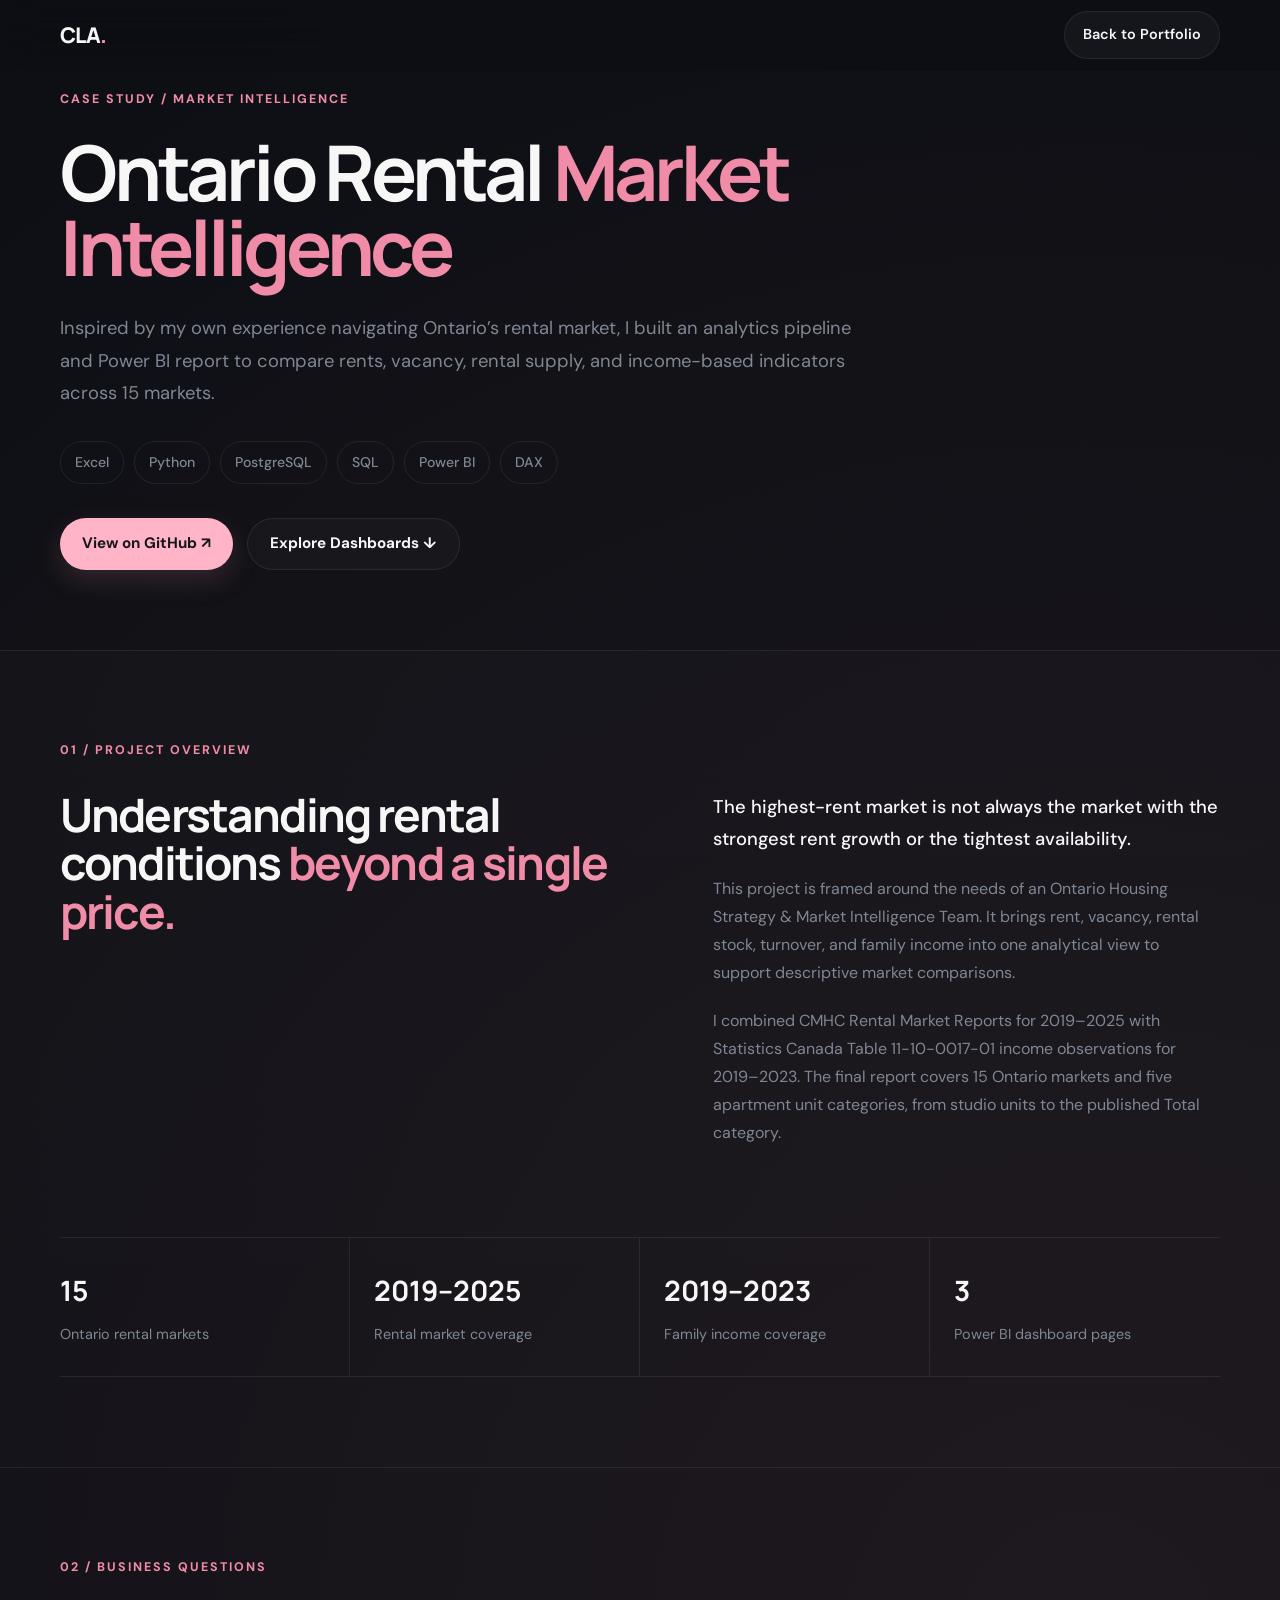
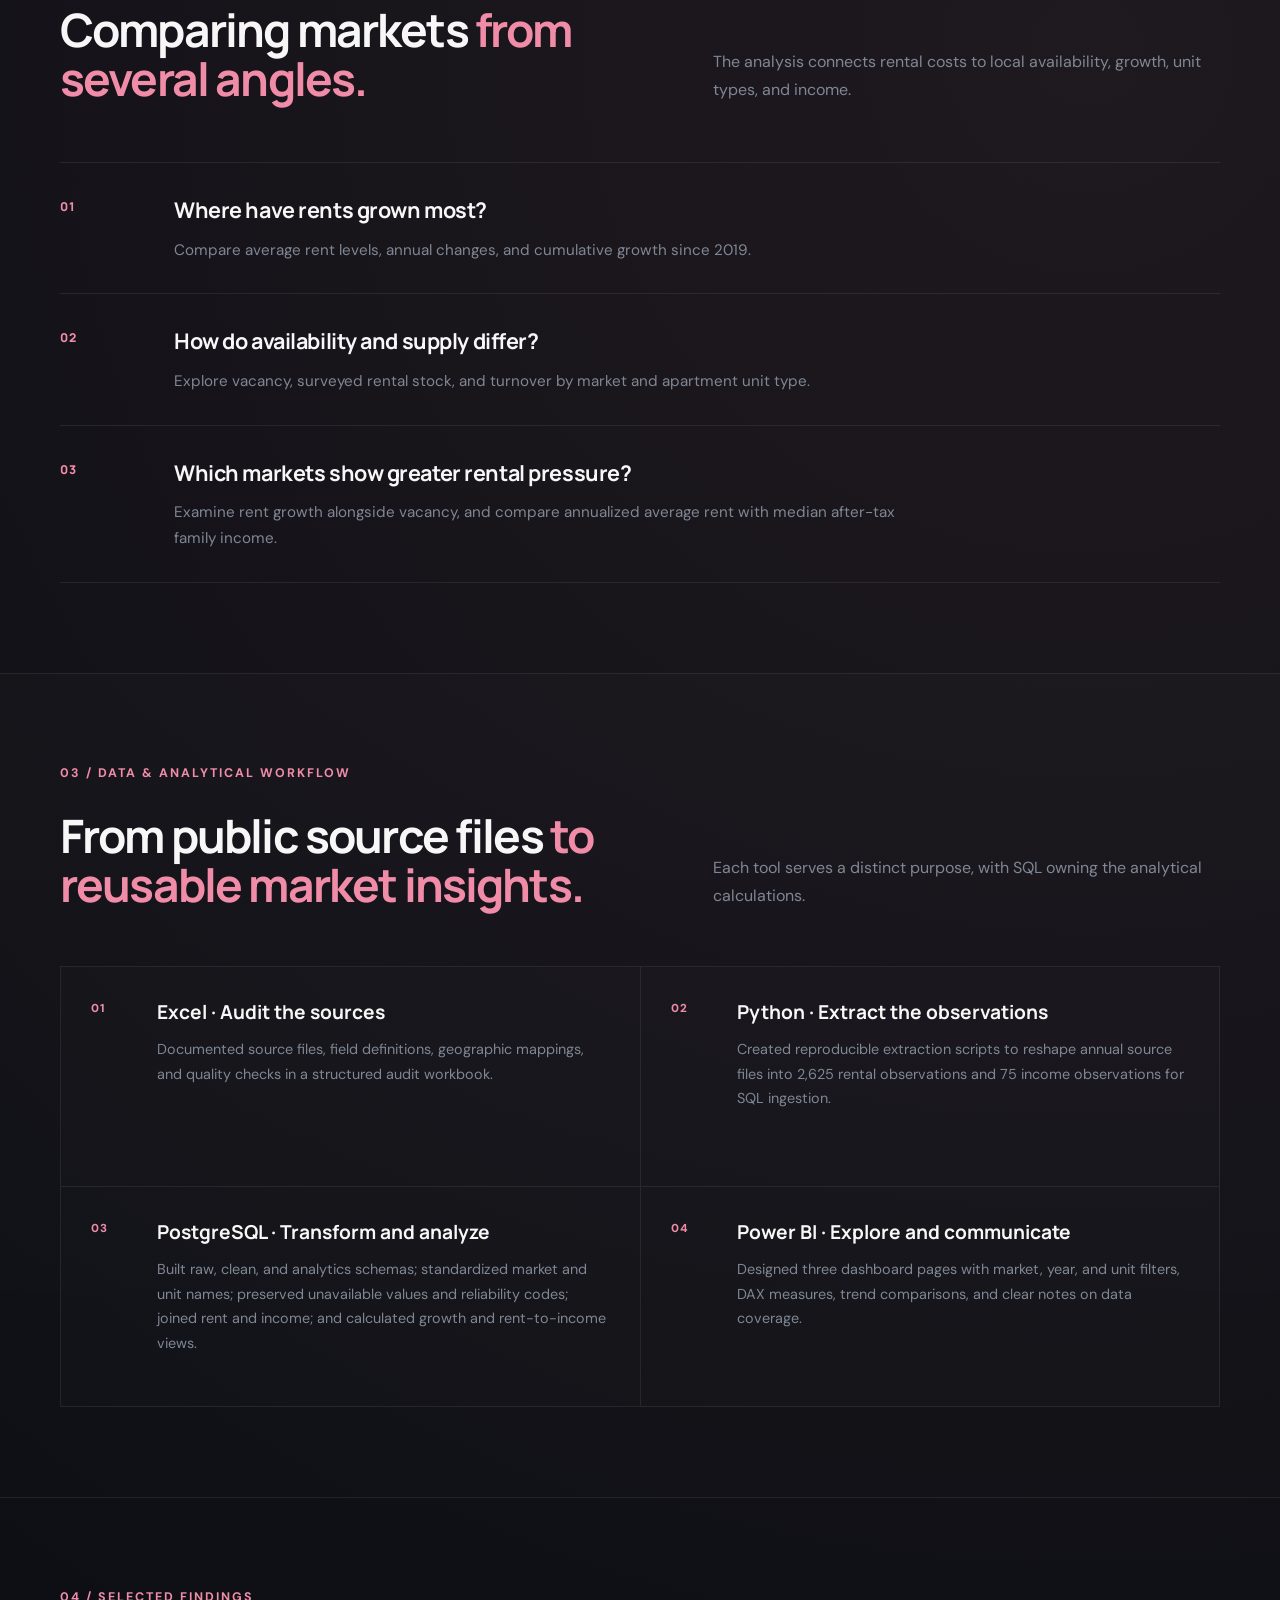
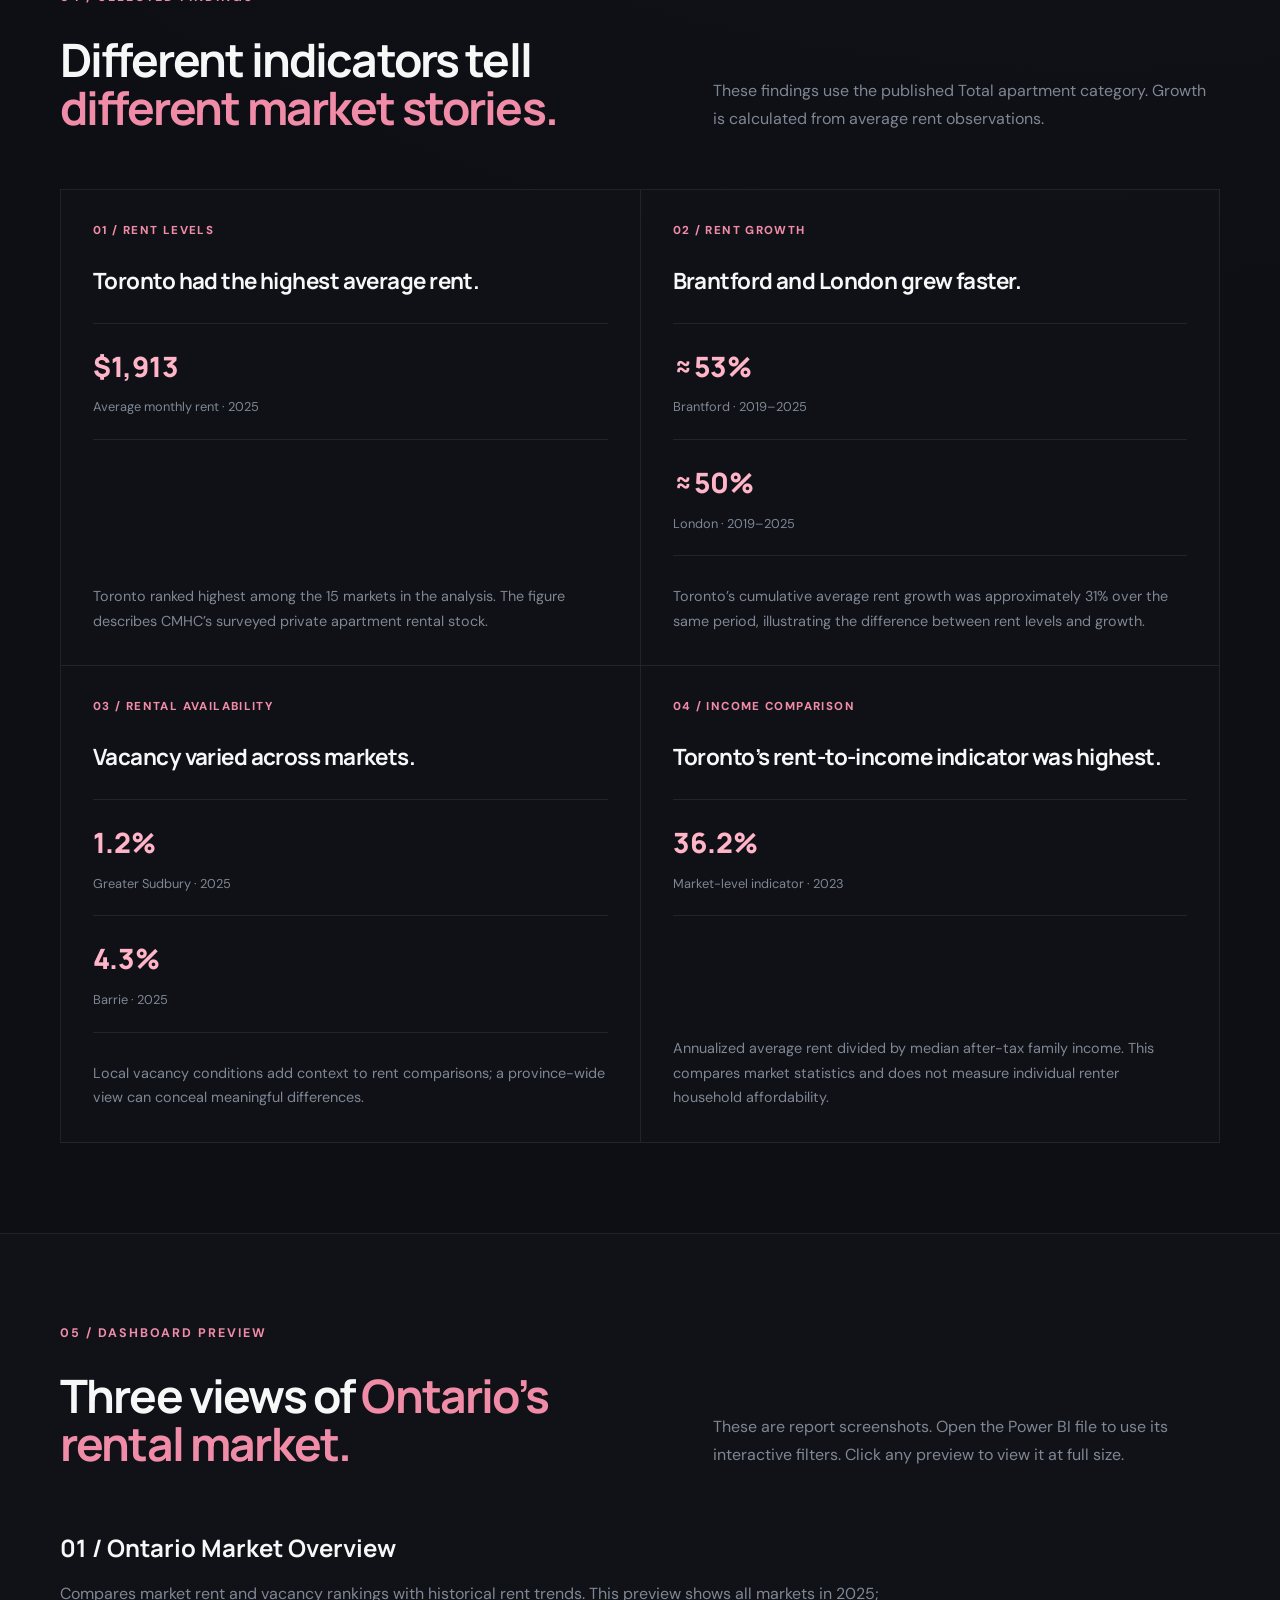
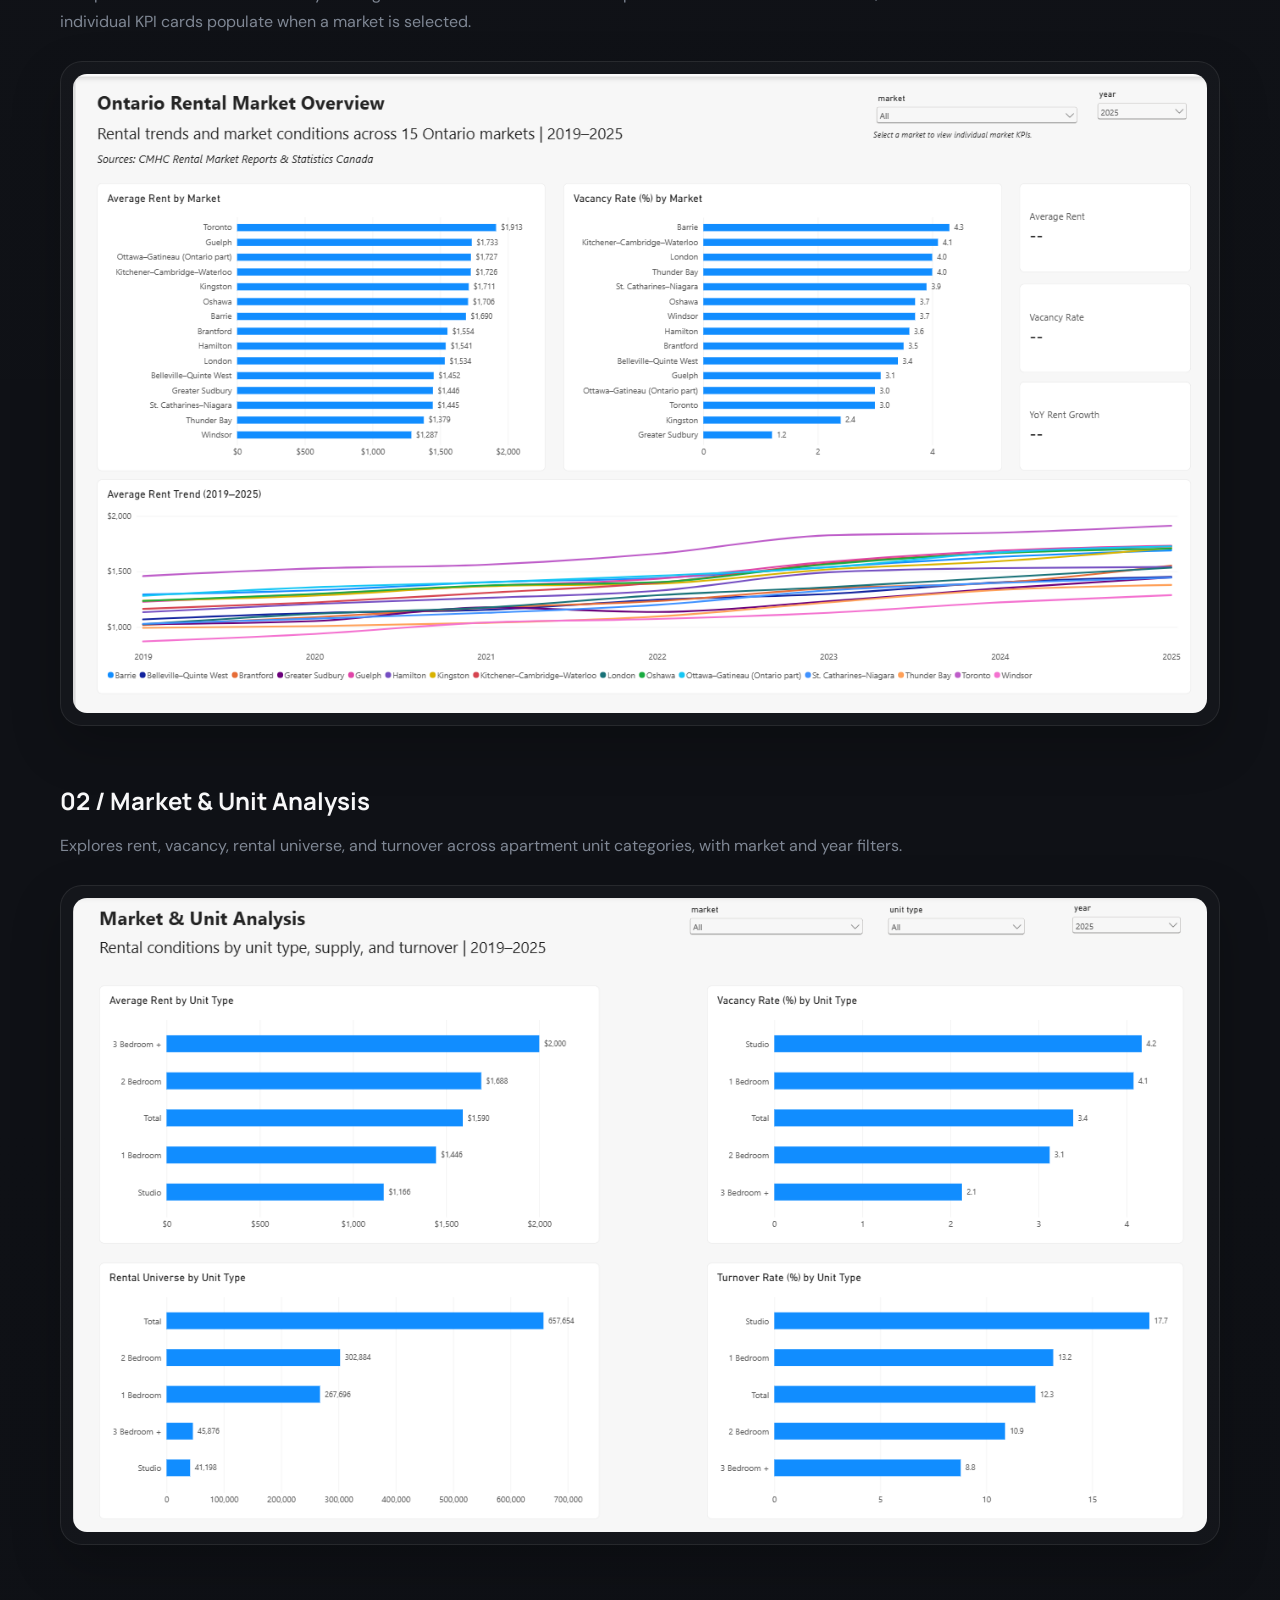
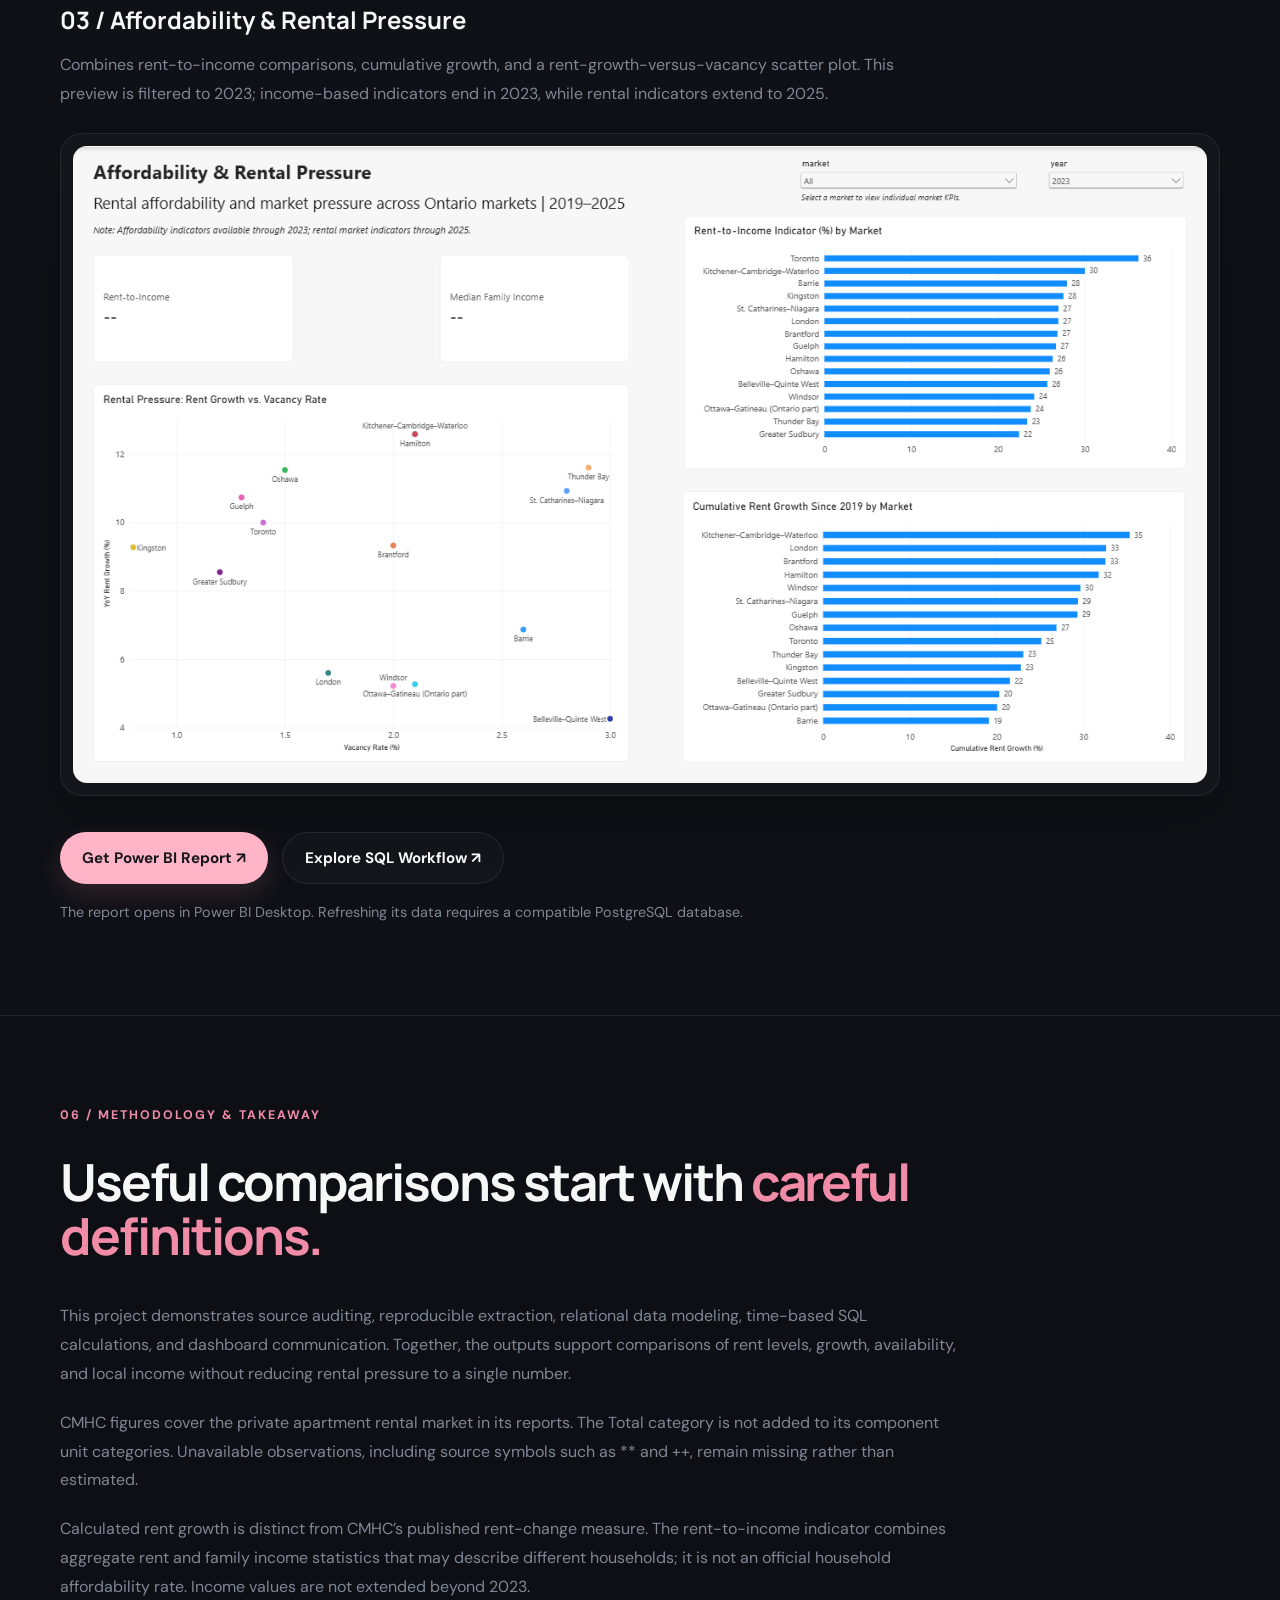
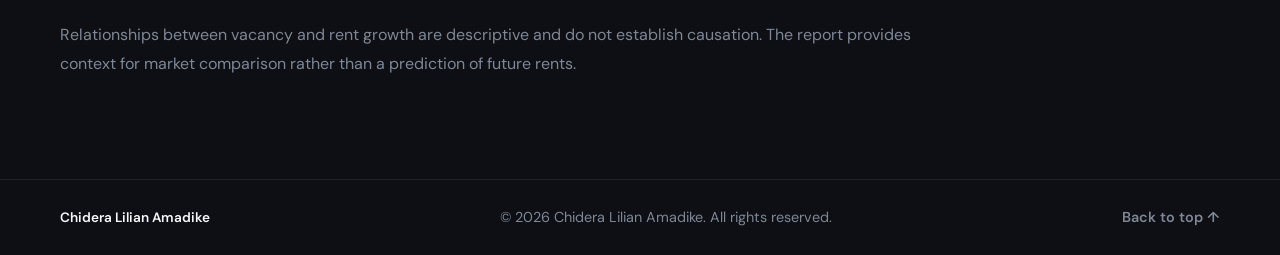
==== projects/ontario-rental-market-intelligence.html @ 07e8c18d "Add files via upload" ====
<!DOCTYPE html>
<html lang="en">
<head>
    <meta charset="UTF-8">
    <meta name="viewport" content="width=device-width, initial-scale=1.0">
    <title>Ontario Rental Market Intelligence | Chidera Lilian Amadike</title>
    <meta name="description" content="A case study of Ontario rental trends, vacancy, and rent-to-income indicators across 15 markets using Excel, Python, PostgreSQL, and Power BI.">
    <link rel="preconnect" href="https://fonts.googleapis.com">
    <link rel="preconnect" href="https://fonts.gstatic.com" crossorigin>
    <link href="https://fonts.googleapis.com/css2?family=DM+Sans:wght@400;500;600;700&family=Manrope:wght@500;600;700;800&display=swap" rel="stylesheet">
    <link rel="stylesheet" href="../css/style.css">
</head>
<body class="rental-case-study">
    <header class="site-header">
        <div class="container navbar">
            <a href="../index.html" class="logo">CLA<span>.</span></a>
            <a href="../index.html#projects" class="nav-cta">Back to Portfolio</a>
        </div>
    </header>
    <main>
        <section class="section case-study-hero">
            <div class="container">
                <p class="section-label">CASE STUDY / MARKET INTELLIGENCE</p>
                <h1 class="case-study-title">Ontario Rental <span>Market Intelligence</span></h1>
                <p class="case-study-intro">Inspired by my own experience navigating Ontario’s rental market, I built an analytics pipeline and Power BI report to compare rents, vacancy, rental supply, and income-based indicators across 15 markets.</p>
                <div class="case-study-tags"><span>Excel</span><span>Python</span><span>PostgreSQL</span><span>SQL</span><span>Power BI</span><span>DAX</span></div>
                <div class="case-study-actions">
                    <a href="https://github.com/deralili/Ontario-Rental-Market-Intelligence" target="_blank" rel="noopener noreferrer" class="btn btn-primary">View on GitHub ↗</a>
                    <a href="#dashboards" class="btn btn-secondary">Explore Dashboards ↓</a>
                </div>
            </div>
        </section>
        <section class="section case-overview" id="overview">
            <div class="container">
                <p class="section-label">01 / PROJECT OVERVIEW</p>
                <div class="case-overview-grid">
                    <div class="case-overview-heading"><h2>Understanding rental conditions <span>beyond a single price.</span></h2></div>
                    <div class="case-overview-copy">
                        <p class="overview-lead">The highest-rent market is not always the market with the strongest rent growth or the tightest availability.</p>
                        <p>This project is framed around the needs of an Ontario Housing Strategy &amp; Market Intelligence Team. It brings rent, vacancy, rental stock, turnover, and family income into one analytical view to support descriptive market comparisons.</p>
                        <p>I combined CMHC Rental Market Reports for 2019–2025 with Statistics Canada Table 11-10-0017-01 income observations for 2019–2023. The final report covers 15 Ontario markets and five apartment unit categories, from studio units to the published Total category.</p>
                    </div>
                </div>
                <div class="case-kpi-grid">
                    <div class="case-kpi"><strong>15</strong><span>Ontario rental markets</span></div>
                    <div class="case-kpi"><strong>2019–2025</strong><span>Rental market coverage</span></div>
                    <div class="case-kpi"><strong>2019–2023</strong><span>Family income coverage</span></div>
                    <div class="case-kpi"><strong>3</strong><span>Power BI dashboard pages</span></div>
                </div>
            </div>
        </section>
        <section class="section case-questions">
            <div class="container">
                <p class="section-label">02 / BUSINESS QUESTIONS</p>
                <div class="case-questions-heading"><h2>Comparing markets <span>from several angles.</span></h2><p>The analysis connects rental costs to local availability, growth, unit types, and income.</p></div>
                <div class="case-question-list">
                    <article class="case-question-item"><span class="case-question-number">01</span><div><h3>Where have rents grown most?</h3><p>Compare average rent levels, annual changes, and cumulative growth since 2019.</p></div></article>
                    <article class="case-question-item"><span class="case-question-number">02</span><div><h3>How do availability and supply differ?</h3><p>Explore vacancy, surveyed rental stock, and turnover by market and apartment unit type.</p></div></article>
                    <article class="case-question-item"><span class="case-question-number">03</span><div><h3>Which markets show greater rental pressure?</h3><p>Examine rent growth alongside vacancy, and compare annualized average rent with median after-tax family income.</p></div></article>
                </div>
            </div>
        </section>
        <section class="section case-workflow">
            <div class="container">
                <p class="section-label">03 / DATA &amp; ANALYTICAL WORKFLOW</p>
                <div class="case-workflow-heading"><h2>From public source files <span>to reusable market insights.</span></h2><p>Each tool serves a distinct purpose, with SQL owning the analytical calculations.</p></div>
                <div class="workflow-list">
                    <article class="workflow-item"><span class="workflow-number">01</span><div><h3>Excel · Audit the sources</h3><p>Documented source files, field definitions, geographic mappings, and quality checks in a structured audit workbook.</p></div></article>
                    <article class="workflow-item"><span class="workflow-number">02</span><div><h3>Python · Extract the observations</h3><p>Created reproducible extraction scripts to reshape annual source files into 2,625 rental observations and 75 income observations for SQL ingestion.</p></div></article>
                    <article class="workflow-item"><span class="workflow-number">03</span><div><h3>PostgreSQL · Transform and analyze</h3><p>Built raw, clean, and analytics schemas; standardized market and unit names; preserved unavailable values and reliability codes; joined rent and income; and calculated growth and rent-to-income views.</p></div></article>
                    <article class="workflow-item"><span class="workflow-number">04</span><div><h3>Power BI · Explore and communicate</h3><p>Designed three dashboard pages with market, year, and unit filters, DAX measures, trend comparisons, and clear notes on data coverage.</p></div></article>
                </div>
            </div>
        </section>
        <section class="section case-findings">
            <div class="container">
                <p class="section-label">04 / SELECTED FINDINGS</p>
                <div class="case-findings-heading"><h2>Different indicators tell <span>different market stories.</span></h2><p>These findings use the published Total apartment category. Growth is calculated from average rent observations.</p></div>
                <div class="finding-grid">
                    <article class="finding-card"><span class="finding-number">01 / RENT LEVELS</span><h3>Toronto had the highest average rent.</h3><div class="finding-stats"><div><strong>$1,913</strong><span>Average monthly rent · 2025</span></div></div><p>Toronto ranked highest among the 15 markets in the analysis. The figure describes CMHC’s surveyed private apartment rental stock.</p></article>
                    <article class="finding-card"><span class="finding-number">02 / RENT GROWTH</span><h3>Brantford and London grew faster.</h3><div class="finding-stats"><div><strong>≈53%</strong><span>Brantford · 2019–2025</span></div><div><strong>≈50%</strong><span>London · 2019–2025</span></div></div><p>Toronto’s cumulative average rent growth was approximately 31% over the same period, illustrating the difference between rent levels and growth.</p></article>
                    <article class="finding-card"><span class="finding-number">03 / RENTAL AVAILABILITY</span><h3>Vacancy varied across markets.</h3><div class="finding-stats"><div><strong>1.2%</strong><span>Greater Sudbury · 2025</span></div><div><strong>4.3%</strong><span>Barrie · 2025</span></div></div><p>Local vacancy conditions add context to rent comparisons; a province-wide view can conceal meaningful differences.</p></article>
                    <article class="finding-card"><span class="finding-number">04 / INCOME COMPARISON</span><h3>Toronto’s rent-to-income indicator was highest.</h3><div class="finding-stats"><div><strong>36.2%</strong><span>Market-level indicator · 2023</span></div></div><p>Annualized average rent divided by median after-tax family income. This compares market statistics and does not measure individual renter household affordability.</p></article>
                </div>
            </div>
        </section>
        <section class="section case-dashboard" id="dashboards">
            <div class="container">
                <p class="section-label">05 / DASHBOARD PREVIEW</p>
                <div class="dashboard-heading"><h2>Three views of <span>Ontario’s rental market.</span></h2><p>These are report screenshots. Open the Power BI file to use its interactive filters. Click any preview to view it at full size.</p></div>
                <article class="rental-dashboard">
                    <h3>01 / Ontario Market Overview</h3>
                    <p>Compares market rent and vacancy rankings with historical rent trends. This preview shows all markets in 2025; individual KPI cards populate when a market is selected.</p>
                    <a href="../assets/images/rental-market-overview.webp" class="case-image-frame rental-preview" aria-label="View the full-size Ontario Market Overview dashboard"><img src="../assets/images/rental-market-overview.webp" alt="2025 Ontario market overview with rent and vacancy rankings and rent trends from 2019 to 2025" width="1339" height="754" loading="lazy"></a>
                </article>
                <article class="rental-dashboard">
                    <h3>02 / Market &amp; Unit Analysis</h3>
                    <p>Explores rent, vacancy, rental universe, and turnover across apartment unit categories, with market and year filters.</p>
                    <a href="../assets/images/rental-market-unit-analysis.webp" class="case-image-frame rental-preview" aria-label="View the full-size Market and Unit Analysis dashboard"><img src="../assets/images/rental-market-unit-analysis.webp" alt="Power BI dashboard comparing rental conditions across studio, one-bedroom, two-bedroom, three-bedroom-plus, and total apartment categories" width="1338" height="748" loading="lazy"></a>
                </article>
                <article class="rental-dashboard">
                    <h3>03 / Affordability &amp; Rental Pressure</h3>
                    <p>Combines rent-to-income comparisons, cumulative growth, and a rent-growth-versus-vacancy scatter plot. This preview is filtered to 2023; income-based indicators end in 2023, while rental indicators extend to 2025.</p>
                    <a href="../assets/images/rental-affordability-pressure.webp" class="case-image-frame rental-preview" aria-label="View the full-size Affordability and Rental Pressure dashboard"><img src="../assets/images/rental-affordability-pressure.webp" alt="2023 dashboard showing market rent-to-income indicators, cumulative rent growth since 2019, and rent growth versus vacancy" width="1336" height="751" loading="lazy"></a>
                </article>
                <div class="case-study-actions rental-resources">
                    <a href="https://github.com/deralili/Ontario-Rental-Market-Intelligence/blob/main/powerbi/Ontario_Rental_Market_Intelligence.pbix" target="_blank" rel="noopener noreferrer" class="btn btn-primary">Get Power BI Report ↗</a>
                    <a href="https://github.com/deralili/Ontario-Rental-Market-Intelligence/tree/main/sql" target="_blank" rel="noopener noreferrer" class="btn btn-secondary">Explore SQL Workflow ↗</a>
                </div>
                <p class="rental-resource-note">The report opens in Power BI Desktop. Refreshing its data requires a compatible PostgreSQL database.</p>
            </div>
        </section>
        <section class="section case-takeaway">
            <div class="container">
                <p class="section-label">06 / METHODOLOGY &amp; TAKEAWAY</p>
                <div class="takeaway-heading"><h2>Useful comparisons start with <span>careful definitions.</span></h2></div>
                <div class="takeaway-copy">
                    <p>This project demonstrates source auditing, reproducible extraction, relational data modeling, time-based SQL calculations, and dashboard communication. Together, the outputs support comparisons of rent levels, growth, availability, and local income without reducing rental pressure to a single number.</p>
                    <p>CMHC figures cover the private apartment rental market in its reports. The Total category is not added to its component unit categories. Unavailable observations, including source symbols such as ** and ++, remain missing rather than estimated.</p>
                    <p>Calculated rent growth is distinct from CMHC’s published rent-change measure. The rent-to-income indicator combines aggregate rent and family income statistics that may describe different households; it is not an official household affordability rate. Income values are not extended beyond 2023.</p>
                    <p>Relationships between vacancy and rent growth are descriptive and do not establish causation. The report provides context for market comparison rather than a prediction of future rents.</p>
                </div>
            </div>
        </section>
    </main>
    <footer class="site-footer"><div class="container footer-inner"><p class="footer-name">Chidera Lilian Amadike</p><p class="footer-copy">© 2026 Chidera Lilian Amadike. All rights reserved.</p><a href="#" class="back-to-top">Back to top ↑</a></div></footer>
    <script src="../js/script.js"></script>
</body>
</html>
---- css/style.css ----
/* =========================
   Root Variables
========================== */

:root {
    --bg: #0d0f14;
    --bg-soft: #141821;
    --surface: rgba(255, 255, 255, 0.04);

    --text: #f7f7f8;
    --text-soft: #b7bdc8;
    --text-muted: #7f8794;

    --accent: #f08ca7;
    --accent-light: #ffb4c7;
    --accent-dark: #c95f7d;

    --border: rgba(255, 255, 255, 0.08);

    --shadow:
        0 20px 60px rgba(0, 0, 0, 0.35);

    --container: 1160px;
}


/* =========================
   Reset
========================== */

*,
*::before,
*::after {
    box-sizing: border-box;
    margin: 0;
    padding: 0;
}

html {
    scroll-behavior: smooth;
}

body {
    font-family: "DM Sans", sans-serif;
    background:
        radial-gradient(
            circle at 85% 20%,
            rgba(240, 140, 167, 0.08),
            transparent 28%
        ),
        var(--bg);
    color: var(--text);
    line-height: 1.6;
    overflow-x: hidden;
}

img {
    display: block;
    max-width: 100%;
}

a {
    color: inherit;
    text-decoration: none;
}

[id] {
    scroll-margin-top: 92px;
}

button,
input,
textarea {
    font: inherit;
}


/* =========================
   Utility
========================== */

.container {
    width: min(100% - 40px, var(--container));
    margin-inline: auto;
}

.section {
    padding: 72px 0;
}

.section-label {
    margin-bottom: 18px;

    color: var(--accent);
    font-size: 0.78rem;
    font-weight: 700;
    letter-spacing: 0.16em;
}

.section-title {
    max-width: 760px;

    font-family: "Manrope", sans-serif;
    font-size: clamp(2rem, 4vw, 3.45rem);
    line-height: 1.05;
    letter-spacing: -0.04em;
}

.section-title span {
    color: var(--accent);
}


/* =========================
   Header
========================== */

.site-header {
    position: fixed;
    top: 0;
    left: 0;
    z-index: 1000;

    width: 100%;

    background: rgba(13, 15, 20, 0.72);
    border-bottom: 1px solid transparent;

    backdrop-filter: blur(18px);
    -webkit-backdrop-filter: blur(18px);
}

.navbar {
    min-height: 70px;

    display: flex;
    align-items: center;
    justify-content: space-between;
    gap: 32px;
}

.logo {
    font-family: "Manrope", sans-serif;
    font-size: 1.35rem;
    font-weight: 800;
    letter-spacing: -0.04em;
}

.logo span {
    color: var(--accent);
}

.nav-links {
    display: flex;
    align-items: center;
    gap: 30px;
}

.nav-links a {
    position: relative;

    color: var(--text-soft);
    font-size: 0.93rem;
    font-weight: 500;

    transition:
        color 0.25s ease,
        transform 0.25s ease;
}

.nav-links a::after {
    content: "";

    position: absolute;
    left: 0;
    bottom: -7px;

    width: 0;
    height: 1px;

    background: var(--accent);

    transition: width 0.25s ease;
}

.nav-links a:hover {
    color: var(--text);
}

.nav-links a:hover::after {
    width: 100%;
}

.nav-cta {
    padding: 11px 18px;

    border: 1px solid var(--border);
    border-radius: 999px;

    color: var(--text);
    font-size: 0.9rem;
    font-weight: 600;

    background: rgba(255, 255, 255, 0.035);

    transition:
        background 0.25s ease,
        border-color 0.25s ease,
        transform 0.25s ease;
}

.nav-cta:hover {
    background: rgba(240, 140, 167, 0.08);
    border-color: rgba(240, 140, 167, 0.35);

    transform: translateY(-2px);
}


/* =========================
   Hero
========================== */

.hero {
    position: relative;

    min-height: 100vh;
    padding: 128px 0 64px;

    display: flex;
    align-items: center;

    overflow: hidden;
}

.hero-background {
    position: absolute;
    inset: 0;

    pointer-events: none;
}

.hero-background::before {
    content: "";

    position: absolute;
    top: 8%;
    right: -8%;

    width: 520px;
    height: 520px;

    border-radius: 50%;

    background:
        radial-gradient(
            circle,
            rgba(240, 140, 167, 0.14),
            transparent 65%
        );

    filter: blur(8px);
}

.hero-background::after {
    content: none;
}

.hero-grid {
    position: relative;
    z-index: 1;

    display: grid;
    grid-template-columns:
        minmax(0, 1.15fr)
        minmax(350px, 0.85fr);

    align-items: center;
    gap: 64px;
}

.hero-content {
    max-width: 710px;
}

.eyebrow {
    margin-bottom: 24px;

    color: var(--accent);
    font-size: 0.8rem;
    font-weight: 700;
    letter-spacing: 0.18em;
}

.hero h1 {
    margin-bottom: 18px;

    font-family: "Manrope", sans-serif;
    font-size: clamp(2.7rem, 4.6vw, 4.25rem);
    line-height: 0.97;
    letter-spacing: -0.055em;
}

.hero h1 span {
    display: block;
    color: var(--accent-light);
}

.hero h2 {
    max-width: 650px;
    margin-bottom: 26px;

    color: var(--text-soft);

    font-family: "Manrope", sans-serif;
    font-size: clamp(1.35rem, 2vw, 1.95rem);
    line-height: 1.15;
    letter-spacing: -0.035em;
    font-weight: 600;
}

.hero h2 span {
    color: var(--text);
}

.hero-description {
    max-width: 620px;
    margin-bottom: 22px;

    color: var(--text-soft);
    font-size: 1.05rem;
}

.hero-actions {
    display: flex;
    flex-wrap: wrap;
    gap: 14px;

    margin-bottom: 22px;
}


/* =========================
   Buttons
========================== */

.btn {
    min-height: 52px;
    padding: 0 22px;

    display: inline-flex;
    align-items: center;
    justify-content: center;
    gap: 10px;

    border-radius: 999px;

    font-size: 0.95rem;
    font-weight: 700;

    transition:
        transform 0.25s ease,
        box-shadow 0.25s ease,
        background 0.25s ease,
        border-color 0.25s ease;
}

.btn-primary {
    color: #15171b;
    background: var(--accent-light);

    box-shadow:
        0 10px 28px rgba(240, 140, 167, 0.16);
}

.btn-primary:hover {
    transform: translateY(-3px);

    box-shadow:
        0 16px 34px rgba(240, 140, 167, 0.23);
}

.btn-secondary {
    border: 1px solid var(--border);
    color: var(--text);
    background: rgba(255, 255, 255, 0.025);
}

.btn-secondary:hover {
    border-color: rgba(240, 140, 167, 0.28);
    background: rgba(255, 255, 255, 0.055);

    transform: translateY(-3px);
}


/* =========================
   Hero Tech Pills
========================== */

.hero-tech {
    display: flex;
    flex-wrap: wrap;
    gap: 10px;
}

.hero-tech span {
    padding: 8px 13px;

    border: 1px solid var(--border);
    border-radius: 999px;

    color: var(--text-muted);
    font-size: 0.78rem;
    font-weight: 600;

    background: rgba(255, 255, 255, 0.02);
}


/* =========================
   Hero Portrait
========================== */

.hero-visual {
    position: relative;

    width: 100%;
    max-width: 430px;
    justify-self: end;
}

.portrait-frame {
    position: relative;

    padding: 12px;

    border: 1px solid rgba(255, 255, 255, 0.08);
    border-radius: 34px;

    background:
        linear-gradient(
            145deg,
            rgba(255, 255, 255, 0.075),
            rgba(255, 255, 255, 0.015)
        );

    box-shadow: var(--shadow);

    overflow: hidden;
}

.profile-image {
    width: 100%;
    aspect-ratio: 4 / 5;

    object-fit: cover;
    object-position: center 20%;

    border-radius: 26px;

    filter:
        saturate(0.96)
        contrast(1.02);
}

.portrait-frame::after {
    content: "";

    position: absolute;
    inset: 12px;

    border-radius: 26px;

    box-shadow:
        inset 0 0 0 1px rgba(255, 255, 255, 0.055);

    pointer-events: none;
}

.portrait-accent {
    position: absolute;

    width: 170px;
    height: 170px;

    right: -30px;
    bottom: -34px;

    border-radius: 50%;

    background:
        radial-gradient(
            circle,
            rgba(240, 140, 167, 0.34),
            rgba(240, 140, 167, 0)
        );

    filter: blur(20px);

    pointer-events: none;
}


/* =========================
   Floating Cards
========================== */

.floating-card {
    position: absolute;

    min-width: 180px;
    padding: 13px 15px;

    display: flex;
    align-items: center;
    gap: 11px;

    border: 1px solid rgba(255, 255, 255, 0.085);
    border-radius: 16px;

    background: rgba(18, 21, 28, 0.86);

    box-shadow:
        0 18px 40px rgba(0, 0, 0, 0.25);

    backdrop-filter: blur(14px);
    -webkit-backdrop-filter: blur(14px);
}

.floating-card small {
    display: block;

    margin-bottom: 1px;

    color: var(--text-muted);
    font-size: 0.67rem;
}

.floating-card strong {
    display: block;

    color: var(--text);
    font-size: 0.82rem;
    font-weight: 700;
}

.floating-card-one {
    left: -55px;
    bottom: 92px;
}

.floating-card-two {
    right: -35px;
    top: 76px;
}

.floating-icon {
    color: var(--accent);
    font-size: 0.75rem;
}

.status-dot {
    width: 9px;
    height: 9px;

    flex: 0 0 auto;

    border-radius: 50%;

    background: var(--accent);

    box-shadow:
        0 0 0 5px rgba(240, 140, 167, 0.08);
}


/* =========================
   Scroll Indicator
========================== */

.scroll-indicator {
    position: absolute;
    left: 50%;
    bottom: 24px;

    transform: translateX(-50%);

    display: flex;
    align-items: center;
    gap: 12px;

    color: var(--text-muted);
    font-size: 0.72rem;
    letter-spacing: 0.08em;
    text-transform: uppercase;
}

.scroll-line {
    width: 38px;
    height: 1px;

    background: rgba(255, 255, 255, 0.25);
}


/* =========================
   Placeholder Sections
========================== */

.section:nth-of-type(even) {
    background:
        linear-gradient(
            to bottom,
            rgba(255, 255, 255, 0.012),
            rgba(255, 255, 255, 0.004)
        );
}


/* =========================
   Footer
========================== */

.site-footer {
    padding: 28px 0;

    border-top: 1px solid var(--border);

    color: var(--text-muted);
    font-size: 0.85rem;
}


/* =========================
   Responsive
========================== */

@media (max-width: 1050px) {

    .hero-grid {
        grid-template-columns: 1fr 0.85fr;
        gap: 50px;
    }

    .floating-card-one {
        left: -25px;
    }

    .floating-card-two {
        right: -10px;
    }
}


@media (max-width: 860px) {

    .nav-links {
        display: none;
    }

    .hero {
        padding-top: 120px;
    }

    .hero-grid {
        grid-template-columns: 1fr;
        gap: 58px;
    }

    .hero-content {
        max-width: 760px;
    }

    .hero-visual {
        width: min(100%, 440px);
        justify-self: center;
    }

    .floating-card-one {
        left: -20px;
    }

    .floating-card-two {
        right: -15px;
    }

    .scroll-indicator {
        display: none;
    }
}


@media (max-width: 560px) {

    .container {
        width: min(100% - 28px, var(--container));
    }

    .site-header {
        background: rgba(13, 15, 20, 0.88);
    }

    .navbar {
        min-height: 72px;
    }

    .nav-cta {
        padding: 9px 14px;
        font-size: 0.8rem;
    }

    .hero {
        min-height: auto;
        padding: 120px 0 70px;
    }

    .hero h1 {
        font-size: clamp(2.8rem, 16vw, 4.5rem);
    }

    .hero h2 {
        font-size: 1.55rem;
    }

    .hero-description {
        font-size: 0.98rem;
    }

    .hero-actions {
        align-items: stretch;
        flex-direction: column;
    }

    .btn {
        width: 100%;
    }

    .portrait-frame {
        border-radius: 26px;
    }

    .profile-image {
        border-radius: 20px;
    }

    .portrait-frame::after {
        border-radius: 20px;
    }

    .floating-card {
        min-width: 155px;
        padding: 11px 12px;
    }

    .floating-card-one {
        left: -4px;
        bottom: 42px;
    }

    .floating-card-two {
        right: -4px;
        top: 35px;
    }

    .section {
        padding: 72px 0;
    }
}



/* =========================
   About Section
========================== */

.about-section {
    position: relative;
    overflow: hidden;
}

.about-section::before {
    content: "";

    position: absolute;
    top: 10%;
    right: -180px;

    width: 420px;
    height: 420px;

    border-radius: 50%;

    background: radial-gradient(
        circle,
        rgba(240, 140, 167, 0.07),
        transparent 68%
    );

    pointer-events: none;
}

.section-heading {
    margin-bottom: 38px;
}

.about-grid {
    display: grid;
    grid-template-columns: 1.05fr 0.95fr;
    gap: 64px;

    align-items: start;
}

.about-intro {
    max-width: 650px;
}

.about-lead {
    margin-bottom: 22px;

    color: var(--text);
    font-family: "Manrope", sans-serif;
    font-size: clamp(1.35rem, 2vw, 1.7rem);
    font-weight: 500;
    line-height: 1.55;
    letter-spacing: -0.025em;
}

.about-intro > p:not(.about-lead) {
    margin-bottom: 22px;

    color: var(--text-soft);
    font-size: 1rem;
    line-height: 1.8;
}


/* About Capability Cards */

.about-details {
    display: flex;
    flex-direction: column;
}

.about-card {
    padding: 27px 0;

    display: grid;
    grid-template-columns: 48px 1fr;
    gap: 18px;

    border-top: 1px solid var(--border);
}

.about-card:last-child {
    border-bottom: 1px solid var(--border);
}

.about-card-number {
    padding-top: 3px;

    color: var(--accent);
    font-family: "Manrope", sans-serif;
    font-size: 0.72rem;
    font-weight: 700;
    letter-spacing: 0.08em;
}

.about-card h3 {
    margin-bottom: 8px;

    color: var(--text);
    font-family: "Manrope", sans-serif;
    font-size: 1.08rem;
    font-weight: 700;
    letter-spacing: -0.02em;
}

.about-card p {
    max-width: 440px;

    color: var(--text-muted);
    font-size: 0.91rem;
    line-height: 1.65;
}


/* Education */

.about-education {
    margin-top: 48px;

    border-top: 1px solid var(--border);
}

.education-heading {
    padding: 25px 0 15px;
}

.education-heading span {
    color: var(--accent);

    font-size: 0.75rem;
    font-weight: 700;
    letter-spacing: 0.14em;
    text-transform: uppercase;
}

.education-item {
    padding: 24px 0;

    display: flex;
    align-items: flex-start;
    justify-content: space-between;
    gap: 40px;

    border-bottom: 1px solid var(--border);
}

.education-year {
    display: inline-block;

    margin-bottom: 8px;

    color: var(--text-muted);
    font-size: 0.78rem;
    font-weight: 600;
}

.education-item h3 {
    margin-bottom: 6px;

    color: var(--text);
    font-family: "Manrope", sans-serif;
    font-size: 1.05rem;
    font-weight: 700;
    letter-spacing: -0.02em;
}

.education-item p {
    color: var(--text-soft);
    font-size: 0.92rem;
}

.education-location {
    padding-top: 25px;

    color: var(--text-muted);
    font-size: 0.82rem;

    text-align: right;
    white-space: nowrap;
}


/* =========================
   About Responsive
========================== */

@media (max-width: 860px) {

    .about-grid {
        grid-template-columns: 1fr;
        gap: 42px;
    }

    .about-intro {
        max-width: 720px;
    }

    .about-education {
        margin-top: 75px;
    }
}


@media (max-width: 560px) {

    .section-heading {
        margin-bottom: 36px;
    }

    .about-lead {
        font-size: 1.25rem;
    }

    .about-card {
        grid-template-columns: 38px 1fr;
        gap: 10px;

        padding: 23px 0;
    }

    .about-education {
        margin-top: 48px;
    }

    .education-item {
        flex-direction: column;
        gap: 10px;

        padding: 25px 0;
    }

    .education-location {
        padding-top: 0;

        text-align: left;
    }
}



/* =========================
   Projects Section
========================== */

.projects-section {
    position: relative;
    overflow: hidden;
}

.projects-section::before {
    content: "";

    position: absolute;
    top: 18%;
    left: -180px;

    width: 420px;
    height: 420px;

    border-radius: 50%;

    background: radial-gradient(
        circle,
        rgba(240, 140, 167, 0.055),
        transparent 68%
    );

    pointer-events: none;
}

.projects-intro {
    max-width: 650px;
    margin-top: 18px;

    color: var(--text-soft);
    font-size: 1rem;
    line-height: 1.8;
}


/* =========================
   Featured Project
========================== */

.featured-project {
    display: grid;
    grid-template-columns: 1.1fr 0.9fr;
    gap: 52px;

    align-items: start;

    margin-top: 20px;
}

.additional-project {
    margin-top: 72px;
    padding-top: 72px;
    border-top: 1px solid var(--border);
}


/* =========================
   Project Visual
========================== */

.project-visual {
    position: relative;
}

.project-browser {
    overflow: hidden;

    border: 1px solid var(--border);
    border-radius: 24px;

    background: rgba(255, 255, 255, 0.025);

    box-shadow:
        0 25px 70px rgba(0, 0, 0, 0.28);
}

.browser-bar {
    min-height: 52px;
    padding: 0 18px;

    display: flex;
    align-items: center;
    justify-content: space-between;

    border-bottom: 1px solid var(--border);

    background: rgba(255, 255, 255, 0.025);
}

.browser-dots {
    display: flex;
    align-items: center;
    gap: 7px;
}

.browser-dots span {
    width: 8px;
    height: 8px;

    border-radius: 50%;

    background: rgba(255, 255, 255, 0.18);
}

.browser-dots span:nth-child(1) {
    background: rgba(240, 140, 167, 0.8);
}

.browser-dots span:nth-child(2) {
    background: rgba(255, 255, 255, 0.25);
}

.browser-dots span:nth-child(3) {
    background: rgba(255, 255, 255, 0.12);
}

.browser-label {
    color: var(--text-muted);

    font-size: 0.72rem;
    font-weight: 600;
    letter-spacing: 0.08em;
    text-transform: uppercase;
}

.dashboard-image-wrapper {
    padding: 14px;

    background:
        linear-gradient(
            145deg,
            rgba(255, 255, 255, 0.018),
            rgba(255, 255, 255, 0.005)
        );
}

.dashboard-image {
    width: 100%;
    height: auto;

    border-radius: 12px;

    box-shadow:
        0 16px 38px rgba(0, 0, 0, 0.18);
}


/* =========================
   Project Content
========================== */

.project-content {
    max-width: 530px;
}

.project-meta {
    display: flex;
    flex-wrap: wrap;
    gap: 9px;

    margin-bottom: 22px;
}

.project-meta span {
    padding: 7px 11px;

    border: 1px solid rgba(240, 140, 167, 0.18);
    border-radius: 999px;

    color: var(--accent-light);

    background: rgba(240, 140, 167, 0.045);

    font-size: 0.7rem;
    font-weight: 600;
}

.project-number {
    margin-bottom: 13px;

    color: var(--accent);

    font-size: 0.72rem;
    font-weight: 700;
    letter-spacing: 0.12em;
}

.project-content h3 {
    margin-bottom: 18px;

    font-family: "Manrope", sans-serif;
    font-size: clamp(1.9rem, 3.1vw, 2.85rem);
    line-height: 1.02;
    letter-spacing: -0.045em;
}

.project-content h3 span {
    display: block;

    color: var(--accent-light);
}

.project-description {
    margin-bottom: 20px;

    color: var(--text-soft);
    font-size: 0.96rem;
    line-height: 1.8;
}


/* =========================
   Project Stats
========================== */

.project-stats {
    display: grid;
    grid-template-columns: repeat(3, 1fr);

    margin-bottom: 22px;

    border-top: 1px solid var(--border);
    border-bottom: 1px solid var(--border);
}

.project-stat {
    padding: 22px 18px 22px 0;
}

.project-stat:not(:last-child) {
    border-right: 1px solid var(--border);
}

.project-stat:not(:first-child) {
    padding-left: 18px;
}

.project-stat strong {
    display: block;

    margin-bottom: 4px;

    color: var(--text);

    font-family: "Manrope", sans-serif;
    font-size: 1.25rem;
    font-weight: 800;
    letter-spacing: -0.03em;
}

.project-stat span {
    color: var(--text-muted);

    font-size: 0.72rem;
    line-height: 1.4;
}


/* =========================
   Project Stack
========================== */

.project-stack {
    display: flex;
    flex-wrap: wrap;
    gap: 8px;

    margin-bottom: 20px;
}

.project-stack span {
    padding: 7px 10px;

    border: 1px solid var(--border);
    border-radius: 999px;

    color: var(--text-muted);
    background: rgba(255, 255, 255, 0.018);

    font-size: 0.72rem;
    font-weight: 600;
}


/* =========================
   Project Actions
========================== */

.project-actions {
    display: flex;
    flex-wrap: wrap;
    gap: 14px;
}

.project-link {
    min-height: 46px;
    padding: 0 18px;

    display: inline-flex;
    align-items: center;
    gap: 9px;

    border: 1px solid var(--border);
    border-radius: 999px;

    color: var(--text);

    font-size: 0.84rem;
    font-weight: 700;

    transition:
        transform 0.25s ease,
        border-color 0.25s ease,
        background 0.25s ease;
}

.project-link:hover {
    transform: translateY(-3px);

    border-color: rgba(240, 140, 167, 0.28);

    background: rgba(255, 255, 255, 0.04);
}

.project-link-primary {
    border-color: transparent;

    color: #15171b;

    background: var(--accent-light);

    box-shadow:
        0 10px 28px rgba(240, 140, 167, 0.14);
}

.project-link-primary:hover {
    border-color: transparent;

    background: var(--accent);
}


/* =========================
   More Projects
========================== */

.more-projects {
    margin-top: 36px;

    display: flex;
    align-items: center;
    gap: 18px;

    color: var(--text-muted);

    font-size: 0.8rem;
}

.more-projects-line {
    width: 65px;
    height: 1px;

    background: rgba(255, 255, 255, 0.16);
}


/* =========================
   Projects Responsive
========================== */

@media (max-width: 980px) {

    .featured-project {
        grid-template-columns: 1fr;
        gap: 42px;
    }

    .project-content {
        max-width: 760px;
    }
}


@media (max-width: 650px) {

    .featured-project {
        margin-top: 20px;
    }

    .browser-bar {
        min-height: 46px;
        padding: 0 14px;
    }

    .browser-label {
        font-size: 0.64rem;
    }

    .dashboard-image-wrapper {
        padding: 10px;
    }

    .project-content h3 {
        font-size: 2.1rem;
    }

    .project-stats {
        grid-template-columns: 1fr;
    }

    .project-stat {
        padding: 18px 0;
    }

    .project-stat:not(:last-child) {
        border-right: 0;
        border-bottom: 1px solid var(--border);
    }

    .project-stat:not(:first-child) {
        padding-left: 0;
    }

    .project-actions {
        flex-direction: column;
        align-items: stretch;
    }

    .project-link {
        justify-content: center;
        width: 100%;
    }

    .more-projects {
        margin-top: 40px;
    }
}



/* =========================
   Skills Section
========================== */

.skills-section {
    position: relative;
    overflow: hidden;
}

.skills-section::before {
    content: "";

    position: absolute;
    top: 15%;
    right: -180px;

    width: 420px;
    height: 420px;

    border-radius: 50%;

    background: radial-gradient(
        circle,
        rgba(240, 140, 167, 0.05),
        transparent 68%
    );

    pointer-events: none;
}

.skills-intro {
    max-width: 650px;
    margin-top: 18px;

    color: var(--text-soft);
    font-size: 1rem;
    line-height: 1.8;
}


/* =========================
   Skills Grid
========================== */

.skills-grid {
    display: grid;
    grid-template-columns: repeat(2, 1fr);

    margin-top: 34px;

    border-top: 1px solid var(--border);
    border-left: 1px solid var(--border);
}


/* =========================
   Skill Group
========================== */

.skill-group {
    position: relative;

    min-height: 260px;
    padding: 30px;

    display: grid;
    grid-template-columns: 55px 1fr;
    gap: 20px;

    border-right: 1px solid var(--border);
    border-bottom: 1px solid var(--border);

    background: rgba(255, 255, 255, 0.008);

    transition:
        background 0.3s ease,
        transform 0.3s ease;
}

.skill-group:hover {
    background: rgba(255, 255, 255, 0.025);
}

.skill-number {
    padding-top: 4px;

    color: var(--accent);

    font-size: 0.72rem;
    font-weight: 800;
    letter-spacing: 0.12em;
}

.skill-content h3 {
    margin-bottom: 16px;

    font-family: "Manrope", sans-serif;
    font-size: 1.25rem;
    font-weight: 800;
    letter-spacing: -0.025em;
}

.skill-content p {
    max-width: 500px;
    margin-bottom: 22px;

    color: var(--text-muted);
    font-size: 0.92rem;
    line-height: 1.75;
}


/* =========================
   Skill Tags
========================== */

.skill-tags {
    display: flex;
    flex-wrap: wrap;
    gap: 9px;
}

.skill-tags span {
    padding: 8px 12px;

    border: 1px solid var(--border);
    border-radius: 999px;

    color: var(--text-soft);

    background: rgba(255, 255, 255, 0.018);

    font-size: 0.75rem;
    font-weight: 600;

    transition:
        color 0.25s ease,
        border-color 0.25s ease,
        background 0.25s ease;
}

.skill-group:hover .skill-tags span {
    border-color: rgba(240, 140, 167, 0.16);
}

.skill-tags span:hover {
    color: var(--accent-light);

    border-color: rgba(240, 140, 167, 0.35);

    background: rgba(240, 140, 167, 0.05);
}


/* =========================
   Skills Responsive
========================== */

@media (max-width: 900px) {

    .skills-grid {
        grid-template-columns: 1fr;
    }

    .skill-group {
        min-height: auto;
    }
}


@media (max-width: 560px) {

    .skills-grid {
        margin-top: 36px;
    }

    .skill-group {
        grid-template-columns: 1fr;

        gap: 14px;

        padding: 24px 20px;
    }

    .skill-number {
        padding-top: 0;
    }

    .skill-content h3 {
        font-size: 1.25rem;
    }

    .skill-content p {
        margin-bottom: 22px;
    }
}




/* =========================
   Experience Section
========================== */

.experience-section {
    position: relative;
    overflow: hidden;
}

.experience-section::before {
    content: "";

    position: absolute;
    top: 20%;
    left: -200px;

    width: 450px;
    height: 450px;

    border-radius: 50%;

    background: radial-gradient(
        circle,
        rgba(240, 140, 167, 0.05),
        transparent 68%
    );

    pointer-events: none;
}

.experience-intro {
    max-width: 650px;
    margin-top: 18px;

    color: var(--text-soft);
    font-size: 1rem;
    line-height: 1.8;
}


/* =========================
   Experience List
========================== */

.experience-list {
    margin-top: 34px;

    border-top: 1px solid var(--border);
}

.experience-item {
    display: grid;
    grid-template-columns: 200px 1fr;
    gap: 48px;

    padding: 42px 0;

    border-bottom: 1px solid var(--border);
}


/* =========================
   Experience Meta
========================== */

.experience-meta {
    display: flex;
    flex-direction: column;
    justify-content: space-between;
    gap: 35px;
}

.experience-date {
    color: var(--text-muted);

    font-size: 0.78rem;
    font-weight: 600;
    letter-spacing: 0.08em;
}

.experience-number {
    color: var(--accent);

    font-family: "Manrope", sans-serif;
    font-size: 2.4rem;
    font-weight: 800;
    letter-spacing: -0.05em;

    opacity: 0.8;
}


/* =========================
   Experience Main
========================== */

.experience-main {
    max-width: 950px;
}

.experience-heading {
    margin-bottom: 22px;
}

.experience-heading h3 {
    margin-bottom: 7px;

    font-family: "Manrope", sans-serif;
    font-size: clamp(1.8rem, 3vw, 2.75rem);
    font-weight: 800;
    line-height: 1.05;
    letter-spacing: -0.04em;
}

.experience-heading p {
    color: var(--accent-light);

    font-size: 1rem;
    font-weight: 700;
}

.experience-description {
    max-width: 820px;
    margin-bottom: 28px;

    color: var(--text-soft);

    font-size: 1rem;
    line-height: 1.85;
}


/* =========================
   Experience Highlights
========================== */

.experience-highlights {
    display: grid;
    grid-template-columns: repeat(2, 1fr);

    margin-bottom: 22px;

    border-top: 1px solid var(--border);
    border-left: 1px solid var(--border);
}

.experience-highlights > div {
    min-height: 120px;
    padding: 20px;

    display: grid;
    grid-template-columns: 32px 1fr;
    gap: 15px;

    border-right: 1px solid var(--border);
    border-bottom: 1px solid var(--border);

    background: rgba(255, 255, 255, 0.008);
}

.experience-highlights span {
    padding-top: 2px;

    color: var(--accent);

    font-size: 0.7rem;
    font-weight: 800;
    letter-spacing: 0.1em;
}

.experience-highlights p {
    color: var(--text-muted);

    font-size: 0.86rem;
    line-height: 1.7;
}


/* =========================
   Experience Tools
========================== */

.experience-tools {
    display: flex;
    flex-wrap: wrap;
    gap: 9px;
}

.experience-tools span {
    padding: 8px 12px;

    border: 1px solid var(--border);
    border-radius: 999px;

    color: var(--text-soft);

    background: rgba(255, 255, 255, 0.018);

    font-size: 0.74rem;
    font-weight: 600;

    transition:
        color 0.25s ease,
        border-color 0.25s ease,
        background 0.25s ease;
}

.experience-tools span:hover {
    color: var(--accent-light);

    border-color: rgba(240, 140, 167, 0.35);

    background: rgba(240, 140, 167, 0.05);
}


/* =========================
   Experience Responsive
========================== */

@media (max-width: 900px) {

    .experience-item {
        grid-template-columns: 1fr;
        gap: 35px;
    }

    .experience-meta {
        flex-direction: row;
        align-items: center;
        justify-content: space-between;
    }

    .experience-number {
        font-size: 2rem;
    }
}


@media (max-width: 620px) {

    .experience-list {
        margin-top: 36px;
    }

    .experience-item {
        padding: 32px 0;
    }

    .experience-highlights {
        grid-template-columns: 1fr;
    }

    .experience-highlights > div {
        min-height: auto;
    }

    .experience-heading h3 {
        font-size: 1.9rem;
    }

    .experience-description {
        font-size: 0.94rem;
    }
}




/* =========================
   Contact
========================= */

.contact-section {
    padding: 78px 0;
    border-top: 1px solid var(--border);
}

.contact-grid {
    display: grid;
    grid-template-columns: 1fr 1fr;
    gap: 72px;
    align-items: start;
}

.contact-title {
    max-width: 650px;
    margin-top: 20px;

    font-size: clamp(2.6rem, 4.4vw, 4.35rem);
    line-height: 0.98;
    letter-spacing: -0.055em;
}

.contact-title span {
    color: var(--accent);
}

.contact-description {
    max-width: 620px;
    margin-top: 20px;

    color: var(--text-muted);
    font-size: 1.05rem;
    line-height: 1.8;
}

.contact-links {
    border-top: 1px solid var(--border);
}

.contact-link {
    display: flex;
    justify-content: space-between;
    align-items: center;
    gap: 30px;

    padding: 26px 0;

    color: var(--text);
    text-decoration: none;

    border-bottom: 1px solid var(--border);

    transition:
        color 0.25s ease,
        padding 0.25s ease;
}

.contact-link:hover {
    color: var(--accent);
    padding-left: 10px;
}

.contact-link div {
    display: flex;
    flex-direction: column;
    gap: 8px;
}

.contact-link-label {
    color: var(--text-muted);
    font-size: 0.8rem;
    font-weight: 600;
    letter-spacing: 0.12em;
    text-transform: uppercase;
}

.contact-link strong {
    font-size: 1.05rem;
    font-weight: 600;
}

.contact-arrow {
    flex-shrink: 0;

    font-size: 1.5rem;

    transition: transform 0.25s ease;
}

.contact-link:hover .contact-arrow {
    transform: translate(4px, -4px);
}


/* Contact — Responsive */

@media (max-width: 900px) {

    .contact-section {
        padding: 64px 0;
    }

    .contact-grid {
        grid-template-columns: 1fr;
        gap: 52px;
    }

    .contact-title {
        max-width: 700px;
    }
}


@media (max-width: 560px) {

    .contact-section {
        padding: 64px 0;
    }

    .contact-grid {
        gap: 42px;
    }

    .contact-title {
        margin-top: 22px;
        font-size: clamp(2.5rem, 12vw, 3.8rem);
    }

    .contact-description {
        margin-top: 20px;
        font-size: 1rem;
    }

    .contact-link {
        padding: 25px 0;
    }

    .contact-link strong {
        font-size: 1rem;
    }
}




/* =========================
   Footer
========================= */

.site-footer {
    border-top: 1px solid var(--border);
    padding: 26px 0;
}

.footer-inner {
    display: flex;
    align-items: center;
    justify-content: space-between;
    gap: 30px;
}

.footer-name {
    color: var(--text);
    font-weight: 600;
}

.footer-copy {
    color: var(--text-muted);
    font-size: 0.9rem;
}

.back-to-top {
    color: var(--text-muted);
    font-size: 0.9rem;
    font-weight: 600;
    text-decoration: none;
    transition: color 0.25s ease;
}

.back-to-top:hover {
    color: var(--accent);
}


/* Footer — Responsive */

@media (max-width: 700px) {

    .footer-inner {
        flex-direction: column;
        align-items: flex-start;
        gap: 12px;
    }
}

/* =========================
   Final Desktop Refinements
========================== */

@media (min-width: 901px) {
    .section {
        padding: 72px 0;
    }

    .section-heading {
        margin-bottom: 38px;
    }

    .about-education {
        margin-top: 48px;
    }

    .featured-project:not(.additional-project) {
        align-items: start;
        margin-top: 20px;
    }

    .skills-grid,
    .experience-list {
        margin-top: 34px;
    }

    .more-projects {
        margin-top: 36px;
    }

    .contact-section {
        padding: 78px 0;
    }
}



/* =========================
   Spacing Fix For About section and Projects section
========================= */

@media (min-width: 901px) {

    .about-section {
        padding-bottom: 45px;
    }

    .projects-section {
        padding-top: 55px;
    }
}



/* =========================
   Mobile Hero Refinement
========================= */

@media (max-width: 560px) {

    .hero h1 {
        font-size: 2.35rem;
        line-height: 1.02;
        letter-spacing: -0.035em;
        margin-bottom: 16px;
    }

    .hero h2 {
        font-size: 1.05rem;
        line-height: 1.3;
        margin-bottom: 16px;
    }

    .hero-description {
        font-size: 0.88rem;
        line-height: 1.6;
    }

    .eyebrow {
        margin-bottom: 18px;
    }

    .hero-actions {
        margin-top: 22px;
    }
}



/* =========================
   Mobile About Refinement
========================= */

@media (max-width: 560px) {

    .about-section {
        padding-top: 56px;
        padding-bottom: 56px;
    }

    .section-heading {
        margin-bottom: 28px;
    }

    .about-grid {
        gap: 30px;
    }

    .about-lead {
        margin-bottom: 16px;
    }

    .about-intro > p:not(.about-lead) {
        margin-bottom: 16px;
        line-height: 1.7;
    }

    .about-card {
        padding: 18px 0;
    }

    .about-education {
        margin-top: 36px;
    }

    .education-heading {
        padding: 20px 0 10px;
    }

    .education-item {
        padding: 20px 0;
    }
}



/* =========================
   Mobile Section Spacing
========================= */

@media (max-width: 560px) {

    .skills-section,
    .experience-section,
    .contact-section {
        padding-top: 56px;
        padding-bottom: 56px;
    }
}




/* =========================
   Case Study — Hero
========================= */

.case-study-hero {
    padding: 90px 0 80px;
}

.case-study-hero .container {
    max-width: 1200px;
}

.case-study-title {
    max-width: 950px;
    margin: 24px 0 28px;

    font-family: "Manrope", sans-serif;
    font-size: clamp(3.5rem, 6vw, 5.8rem);
    line-height: 0.98;
    letter-spacing: -0.055em;
    font-weight: 700;
}

.case-study-title span {
    color: var(--accent);
}

.case-study-intro {
    max-width: 820px;
    margin-bottom: 32px;

    color: var(--text-muted);
    font-size: 1.15rem;
    line-height: 1.75;
}

.case-study-tags {
    display: flex;
    flex-wrap: wrap;
    gap: 10px;
    margin-bottom: 34px;
}

.case-study-tags span {
    padding: 9px 14px;

    border: 1px solid var(--border);
    border-radius: 999px;

    color: var(--text-muted);
    font-size: 0.88rem;
    font-weight: 500;
}

.case-study-actions {
    display: flex;
    flex-wrap: wrap;
    gap: 14px;
}


/* Case Study — Mobile */

@media (max-width: 560px) {

    .case-study-hero {
        padding: 58px 0 56px;
    }

    .case-study-title {
        margin: 18px 0 20px;
        font-size: 2.5rem;
        line-height: 1.02;
        letter-spacing: -0.04em;
    }

    .case-study-intro {
        margin-bottom: 26px;
        font-size: 0.95rem;
        line-height: 1.65;
    }

    .case-study-tags {
        margin-bottom: 28px;
    }

    .case-study-actions {
        flex-direction: column;
    }

    .case-study-actions .btn {
        width: 100%;
        justify-content: center;
    }
}



/* =========================
   Case Study — Overview
========================= */

.case-overview {
    border-top: 1px solid var(--border);
    padding: 90px 0;
}

.case-overview-grid {
    display: grid;
    grid-template-columns: 1fr 0.9fr;
    gap: 90px;
    align-items: start;

    margin-top: 30px;
}

.case-overview-heading h2 {
    max-width: 650px;

    font-family: "Manrope", sans-serif;
    font-size: clamp(2.3rem, 3.6vw, 3.75rem);
    line-height: 1.06;
    letter-spacing: -0.04em;
}

.case-overview-heading h2 span {
    color: var(--accent);
}

.case-overview-copy {
    max-width: 620px;
}

.case-overview-copy p {
    margin-bottom: 20px;

    color: var(--text-muted);
    font-size: 1rem;
    line-height: 1.75;
}

.case-overview-copy .overview-lead {
    color: var(--text);
    font-size: 1.15rem;
    font-weight: 500;
}


/* Project KPI Strip */

.case-kpi-grid {
    display: grid;
    grid-template-columns: repeat(4, 1fr);

    margin-top: 70px;

    border-top: 1px solid var(--border);
    border-bottom: 1px solid var(--border);
}

.case-kpi {
    padding: 30px 24px;

    border-right: 1px solid var(--border);
}

.case-kpi:first-child {
    padding-left: 0;
}

.case-kpi:last-child {
    border-right: none;
}

.case-kpi strong {
    display: block;
    margin-bottom: 8px;

    color: var(--text);
    font-family: "Manrope", sans-serif;
    font-size: 1.75rem;
    font-weight: 700;
}

.case-kpi span {
    color: var(--text-muted);
    font-size: 0.9rem;
}


/* Case Study Overview — Tablet */

@media (max-width: 900px) {

    .case-overview-grid {
        grid-template-columns: 1fr;
        gap: 32px;
    }

    .case-kpi-grid {
        grid-template-columns: repeat(2, 1fr);
    }

    .case-kpi:nth-child(2) {
        border-right: none;
    }

    .case-kpi:nth-child(-n + 2) {
        border-bottom: 1px solid var(--border);
    }
}


/* Case Study Overview — Mobile */

@media (max-width: 560px) {

    .case-overview {
        padding: 56px 0;
    }

    .case-overview-grid {
        margin-top: 24px;
        gap: 26px;
    }

    .case-overview-heading h2 {
        font-size: 2.15rem;
        line-height: 1.08;
    }

    .case-overview-copy p {
        font-size: 0.92rem;
        line-height: 1.7;
    }

    .case-overview-copy .overview-lead {
        font-size: 1rem;
    }

    .case-kpi-grid {
        grid-template-columns: 1fr 1fr;
        margin-top: 42px;
    }

    .case-kpi {
        padding: 22px 16px;
    }

    .case-kpi:first-child {
        padding-left: 16px;
    }

    .case-kpi strong {
        font-size: 1.35rem;
    }

    .case-kpi span {
        font-size: 0.8rem;
    }
}



/* =========================
   Case Study — Business Questions
========================= */

.case-questions {
    padding: 90px 0;
    border-top: 1px solid var(--border);
}

.case-questions-heading {
    display: grid;
    grid-template-columns: 1fr 0.9fr;
    gap: 90px;
    align-items: end;

    margin-top: 28px;
    margin-bottom: 58px;
}

.case-questions-heading h2 {
    max-width: 650px;

    font-family: "Manrope", sans-serif;
    font-size: clamp(2.3rem, 3.6vw, 3.75rem);
    line-height: 1.06;
    letter-spacing: -0.04em;
}

.case-questions-heading h2 span {
    color: var(--accent);
}

.case-questions-heading p {
    max-width: 560px;

    color: var(--text-muted);
    font-size: 1rem;
    line-height: 1.75;
}


/* Business Question List */

.case-question-list {
    border-top: 1px solid var(--border);
}

.case-question-item {
    display: grid;
    grid-template-columns: 80px 1fr;
    gap: 34px;

    padding: 30px 0;

    border-bottom: 1px solid var(--border);
}

.case-question-number {
    padding-top: 4px;

    color: var(--accent);
    font-family: "Manrope", sans-serif;
    font-size: 0.76rem;
    font-weight: 800;
    letter-spacing: 0.12em;
}

.case-question-item h3 {
    margin-bottom: 10px;

    font-family: "Manrope", sans-serif;
    font-size: 1.35rem;
    font-weight: 700;
    letter-spacing: -0.02em;
}

.case-question-item p {
    max-width: 760px;

    color: var(--text-muted);
    font-size: 0.95rem;
    line-height: 1.7;
}


/* Business Questions — Tablet */

@media (max-width: 900px) {

    .case-questions-heading {
        grid-template-columns: 1fr;
        gap: 24px;
    }

}


/* Business Questions — Mobile */

@media (max-width: 560px) {

    .case-questions {
        padding: 56px 0;
    }

    .case-questions-heading {
        margin-top: 22px;
        margin-bottom: 40px;
    }

    .case-questions-heading h2 {
        font-size: 2.1rem;
        line-height: 1.08;
    }

    .case-questions-heading p {
        font-size: 0.92rem;
        line-height: 1.7;
    }

    .case-question-item {
        grid-template-columns: 44px 1fr;
        gap: 16px;

        padding: 24px 0;
    }

    .case-question-item h3 {
        font-size: 1.15rem;
    }

    .case-question-item p {
        font-size: 0.9rem;
    }
}



/* =========================
   Case Study — Workflow
========================= */

.case-workflow {
    padding: 90px 0;
    border-top: 1px solid var(--border);
}

.case-workflow-heading {
    display: grid;
    grid-template-columns: 1fr 0.9fr;
    gap: 90px;
    align-items: end;

    margin-top: 28px;
    margin-bottom: 56px;
}

.case-workflow-heading h2 {
    max-width: 680px;

    font-family: "Manrope", sans-serif;
    font-size: clamp(2.3rem, 3.6vw, 3.75rem);
    line-height: 1.06;
    letter-spacing: -0.04em;
}

.case-workflow-heading h2 span {
    color: var(--accent);
}

.case-workflow-heading p {
    max-width: 560px;

    color: var(--text-muted);
    font-size: 1rem;
    line-height: 1.75;
}


/* Dataset Block */

.case-dataset {
    display: grid;
    grid-template-columns: 1fr 1fr;
    gap: 70px;

    padding: 34px 0;

    border-top: 1px solid var(--border);
    border-bottom: 1px solid var(--border);
}

.case-block-label {
    display: block;
    margin-bottom: 12px;

    color: var(--accent);
    font-size: 0.72rem;
    font-weight: 800;
    letter-spacing: 0.14em;
}

.case-dataset-copy h3 {
    margin-bottom: 14px;

    font-family: "Manrope", sans-serif;
    font-size: 1.5rem;
    font-weight: 700;
}

.case-dataset-copy p {
    max-width: 620px;

    color: var(--text-muted);
    font-size: 0.95rem;
    line-height: 1.7;
}

.case-dataset-details {
    display: grid;
    grid-template-columns: repeat(3, 1fr);
    align-items: center;
}

.case-dataset-details div {
    padding: 10px 22px;

    border-left: 1px solid var(--border);
}

.case-dataset-details span {
    display: block;
    margin-bottom: 6px;

    color: var(--text-muted);
    font-size: 0.75rem;
}

.case-dataset-details strong {
    font-family: "Manrope", sans-serif;
    font-size: 1.1rem;
    font-weight: 700;
}


/* Workflow List */

.workflow-list {
    display: grid;
    grid-template-columns: repeat(2, 1fr);

    margin-top: 56px;

    border-top: 1px solid var(--border);
    border-left: 1px solid var(--border);
}

.workflow-item {
    display: grid;
    grid-template-columns: 48px 1fr;
    gap: 18px;

    min-height: 220px;
    padding: 30px;

    border-right: 1px solid var(--border);
    border-bottom: 1px solid var(--border);

    background: rgba(255, 255, 255, 0.008);
}

.workflow-number {
    padding-top: 3px;

    color: var(--accent);
    font-size: 0.72rem;
    font-weight: 800;
    letter-spacing: 0.12em;
}

.workflow-item h3 {
    margin-bottom: 10px;

    font-family: "Manrope", sans-serif;
    font-size: 1.2rem;
    font-weight: 700;
}

.workflow-item p {
    color: var(--text-muted);
    font-size: 0.9rem;
    line-height: 1.7;
}


/* Workflow — Tablet */

@media (max-width: 900px) {

    .case-workflow-heading {
        grid-template-columns: 1fr;
        gap: 24px;
    }

    .case-dataset {
        grid-template-columns: 1fr;
        gap: 30px;
    }

    .case-dataset-details div:first-child {
        border-left: none;
    }

    .workflow-list {
        grid-template-columns: 1fr;
    }

}


/* Workflow — Mobile */

@media (max-width: 560px) {

    .case-workflow {
        padding: 56px 0;
    }

    .case-workflow-heading {
        margin-top: 22px;
        margin-bottom: 40px;
    }

    .case-workflow-heading h2 {
        font-size: 2.1rem;
        line-height: 1.08;
    }

    .case-workflow-heading p {
        font-size: 0.92rem;
    }

    .case-dataset {
        padding: 26px 0;
    }

    .case-dataset-details {
        grid-template-columns: 1fr;
    }

    .case-dataset-details div {
        padding: 14px 0;

        border-left: none;
        border-top: 1px solid var(--border);
    }

    .workflow-list {
        margin-top: 40px;
    }

    .workflow-item {
        grid-template-columns: 36px 1fr;

        min-height: auto;
        padding: 24px 20px;
    }

    .workflow-item h3 {
        font-size: 1.1rem;
    }

    .workflow-item p {
        font-size: 0.88rem;
    }
}



/* =========================
   Case Study — Key Findings
========================= */

.case-findings {
    padding: 90px 0;
    border-top: 1px solid var(--border);
}

.case-findings-heading {
    display: grid;
    grid-template-columns: 1fr 0.9fr;
    gap: 90px;
    align-items: end;

    margin-top: 28px;
    margin-bottom: 56px;
}

.case-findings-heading h2 {
    max-width: 650px;

    font-family: "Manrope", sans-serif;
    font-size: clamp(2.3rem, 3.6vw, 3.75rem);
    line-height: 1.06;
    letter-spacing: -0.04em;
}

.case-findings-heading h2 span {
    color: var(--accent);
}

.case-findings-heading p {
    max-width: 560px;

    color: var(--text-muted);
    font-size: 1rem;
    line-height: 1.75;
}


/* Findings Grid */

.finding-grid {
    display: grid;
    grid-template-columns: repeat(3, 1fr);

    border-top: 1px solid var(--border);
    border-left: 1px solid var(--border);
}

.finding-card {
    min-height: 480px;
    padding: 32px;

    display: flex;
    flex-direction: column;

    border-right: 1px solid var(--border);
    border-bottom: 1px solid var(--border);

    background: rgba(255, 255, 255, 0.008);
}

.finding-number {
    margin-bottom: 26px;

    color: var(--accent);
    font-size: 0.72rem;
    font-weight: 800;
    letter-spacing: 0.12em;
}

.finding-card h3 {
    margin-bottom: 28px;

    font-family: "Manrope", sans-serif;
    font-size: 1.4rem;
    line-height: 1.25;
    letter-spacing: -0.025em;
}


/* Finding Stats */

.finding-stats {
    margin-bottom: 28px;

    border-top: 1px solid var(--border);
}

.finding-stats div {
    padding: 20px 0;

    border-bottom: 1px solid var(--border);
}

.finding-stats strong {
    display: block;
    margin-bottom: 5px;

    color: var(--accent-light);
    font-family: "Manrope", sans-serif;
    font-size: 1.75rem;
    font-weight: 800;
}

.finding-stats span {
    color: var(--text-muted);
    font-size: 0.8rem;
    line-height: 1.45;
}

.finding-card > p {
    margin-top: auto;

    color: var(--text-muted);
    font-size: 0.9rem;
    line-height: 1.7;
}


/* Key Findings — Tablet */

@media (max-width: 980px) {

    .case-findings-heading {
        grid-template-columns: 1fr;
        gap: 24px;
    }

    .finding-grid {
        grid-template-columns: 1fr;
    }

    .finding-card {
        min-height: auto;
    }
}


/* Key Findings — Mobile */

@media (max-width: 560px) {

    .case-findings {
        padding: 56px 0;
    }

    .case-findings-heading {
        margin-top: 22px;
        margin-bottom: 40px;
    }

    .case-findings-heading h2 {
        font-size: 2.1rem;
        line-height: 1.08;
    }

    .case-findings-heading p {
        font-size: 0.92rem;
    }

    .finding-card {
        padding: 24px 20px;
    }

    .finding-card h3 {
        font-size: 1.2rem;
    }

    .finding-stats strong {
        font-size: 1.5rem;
    }

    .finding-card > p {
        font-size: 0.88rem;
    }
}



/* =========================
   Case Study — Segmentation & Value
========================= */

.case-segmentation {
    padding: 90px 0;
    border-top: 1px solid var(--border);
}

.case-segmentation-heading {
    display: grid;
    grid-template-columns: 1fr 0.9fr;
    gap: 90px;
    align-items: end;

    margin-top: 28px;
    margin-bottom: 60px;
}

.case-segmentation-heading h2 {
    max-width: 670px;

    font-family: "Manrope", sans-serif;
    font-size: clamp(2.3rem, 3.6vw, 3.75rem);
    line-height: 1.06;
    letter-spacing: -0.04em;
}

.case-segmentation-heading h2 span {
    color: var(--accent);
}

.case-segmentation-heading p {
    max-width: 560px;

    color: var(--text-muted);
    font-size: 1rem;
    line-height: 1.75;
}


/* Segmentation Blocks */

.segmentation-block {
    display: grid;
    grid-template-columns: 0.9fr 1.1fr;
    gap: 70px;
    align-items: center;

    padding: 60px 0;

    border-top: 1px solid var(--border);
}

.segmentation-block:last-child {
    border-bottom: 1px solid var(--border);
}

.segmentation-block-reverse {
    grid-template-columns: 1.1fr 0.9fr;
}

.segmentation-copy h3 {
    margin-bottom: 18px;

    font-family: "Manrope", sans-serif;
    font-size: 1.7rem;
    line-height: 1.2;
    letter-spacing: -0.025em;
}

.segmentation-copy p {
    margin-bottom: 18px;

    color: var(--text-muted);
    font-size: 0.95rem;
    line-height: 1.75;
}


/* Chart Frame */

.case-image-frame {
    padding: 12px;

    border: 1px solid var(--border);
    border-radius: 22px;

    background: rgba(255, 255, 255, 0.025);

    box-shadow:
        0 20px 50px rgba(0, 0, 0, 0.22);
}

.case-image-frame img {
    width: 100%;
    border-radius: 14px;
}


/* CLV Share Grid */

.clv-share-grid {
    display: grid;
    grid-template-columns: repeat(4, 1fr);

    margin-top: 30px;

    border-top: 1px solid var(--border);
    border-bottom: 1px solid var(--border);
}

.clv-share-grid div {
    padding: 20px 14px;

    border-right: 1px solid var(--border);
}

.clv-share-grid div:last-child {
    border-right: none;
}

.clv-share-grid strong {
    display: block;
    margin-bottom: 4px;

    color: var(--text);
    font-family: "Manrope", sans-serif;
    font-size: 1.3rem;
}

.clv-share-grid span {
    color: var(--text-muted);
    font-size: 0.78rem;
}

.clv-share-vip strong {
    color: var(--accent-light);
}


/* Segmentation — Tablet */

@media (max-width: 900px) {

    .case-segmentation-heading {
        grid-template-columns: 1fr;
        gap: 24px;
    }

    .segmentation-block,
    .segmentation-block-reverse {
        grid-template-columns: 1fr;
        gap: 32px;
    }

    .segmentation-block-reverse .segmentation-visual {
        order: 2;
    }

    .segmentation-block-reverse .segmentation-copy {
        order: 1;
    }
}


/* Segmentation — Mobile */

@media (max-width: 560px) {

    .case-segmentation {
        padding: 56px 0;
    }

    .case-segmentation-heading {
        margin-top: 22px;
        margin-bottom: 40px;
    }

    .case-segmentation-heading h2 {
        font-size: 2.1rem;
        line-height: 1.08;
    }

    .case-segmentation-heading p {
        font-size: 0.92rem;
    }

    .segmentation-block {
        padding: 40px 0;
    }

    .segmentation-copy h3 {
        font-size: 1.35rem;
    }

    .segmentation-copy p {
        font-size: 0.9rem;
    }

    .clv-share-grid {
        grid-template-columns: repeat(2, 1fr);
    }

    .clv-share-grid div:nth-child(2) {
        border-right: none;
    }

    .clv-share-grid div:nth-child(-n + 2) {
        border-bottom: 1px solid var(--border);
    }

    .clv-share-grid strong {
        font-size: 1.15rem;
    }
}



/* =========================
   Case Study — Retention Analysis
========================= */

.case-retention {
    padding: 90px 0;
    border-top: 1px solid var(--border);
}

.case-retention-heading {
    display: grid;
    grid-template-columns: 1fr 0.9fr;
    gap: 90px;
    align-items: end;

    margin-top: 28px;
    margin-bottom: 60px;
}

.case-retention-heading h2 {
    max-width: 680px;

    font-family: "Manrope", sans-serif;
    font-size: clamp(2.3rem, 3.6vw, 3.75rem);
    line-height: 1.06;
    letter-spacing: -0.04em;
}

.case-retention-heading h2 span {
    color: var(--accent);
}

.case-retention-heading p {
    max-width: 560px;

    color: var(--text-muted);
    font-size: 1rem;
    line-height: 1.75;
}


/* Main Retention Layout */

.retention-layout {
    display: grid;
    grid-template-columns: 1.1fr 0.9fr;
    gap: 70px;
    align-items: center;

    padding: 60px 0;

    border-top: 1px solid var(--border);
    border-bottom: 1px solid var(--border);
}

.retention-copy h3 {
    margin-bottom: 18px;

    font-family: "Manrope", sans-serif;
    font-size: 1.7rem;
    line-height: 1.2;
    letter-spacing: -0.025em;
}

.retention-copy p {
    margin-bottom: 18px;

    color: var(--text-muted);
    font-size: 0.95rem;
    line-height: 1.75;
}


/* Retention Rate Grid */

.retention-rate-grid {
    display: grid;
    grid-template-columns: repeat(4, 1fr);

    margin-top: 30px;

    border-top: 1px solid var(--border);
    border-bottom: 1px solid var(--border);
}

.retention-rate-grid div {
    padding: 20px 14px;

    border-right: 1px solid var(--border);
}

.retention-rate-grid div:last-child {
    border-right: none;
}

.retention-rate-grid strong {
    display: block;
    margin-bottom: 4px;

    color: var(--text);
    font-family: "Manrope", sans-serif;
    font-size: 1.3rem;
}

.retention-rate-grid span {
    color: var(--text-muted);
    font-size: 0.78rem;
}

.retention-rate-vip strong {
    color: var(--accent-light);
}


/* Business Takeaway */

.retention-takeaway {
    max-width: 900px;
    margin-top: 44px;
}

.retention-takeaway p {
    color: var(--text-soft);
    font-size: 1.05rem;
    line-height: 1.75;
}


/* Retention — Tablet */

@media (max-width: 900px) {

    .case-retention-heading {
        grid-template-columns: 1fr;
        gap: 24px;
    }

    .retention-layout {
        grid-template-columns: 1fr;
        gap: 32px;
    }
}


/* Retention — Mobile */

@media (max-width: 560px) {

    .case-retention {
        padding: 56px 0;
    }

    .case-retention-heading {
        margin-top: 22px;
        margin-bottom: 40px;
    }

    .case-retention-heading h2 {
        font-size: 2.1rem;
        line-height: 1.08;
    }

    .case-retention-heading p {
        font-size: 0.92rem;
    }

    .retention-layout {
        padding: 40px 0;
    }

    .retention-copy h3 {
        font-size: 1.35rem;
    }

    .retention-copy p {
        font-size: 0.9rem;
    }

    .retention-rate-grid {
        grid-template-columns: repeat(2, 1fr);
    }

    .retention-rate-grid div:nth-child(2) {
        border-right: none;
    }

    .retention-rate-grid div:nth-child(-n + 2) {
        border-bottom: 1px solid var(--border);
    }

    .retention-rate-grid strong {
        font-size: 1.15rem;
    }

    .retention-takeaway {
        margin-top: 32px;
    }

    .retention-takeaway p {
        font-size: 0.92rem;
    }
}



/* =========================
   Case Study — Predictive Modeling
========================= */

.case-predictive {
    padding: 90px 0;
    border-top: 1px solid var(--border);
}

.predictive-heading {
    display: grid;
    grid-template-columns: 1fr 0.9fr;
    gap: 90px;
    align-items: end;

    margin-top: 28px;
    margin-bottom: 60px;
}

.predictive-heading h2 {
    max-width: 680px;

    font-family: "Manrope", sans-serif;
    font-size: clamp(2.3rem, 3.6vw, 3.75rem);
    line-height: 1.06;
    letter-spacing: -0.04em;
}

.predictive-heading h2 span {
    color: var(--accent);
}

.predictive-heading p {
    max-width: 560px;

    color: var(--text-muted);
    font-size: 1rem;
    line-height: 1.75;
}


/* Model Selection */

.predictive-model-block {
    display: grid;
    grid-template-columns: 0.9fr 1.1fr;
    gap: 70px;
    align-items: center;

    padding: 60px 0;

    border-top: 1px solid var(--border);
    border-bottom: 1px solid var(--border);
}

.predictive-copy h3,
.propensity-copy h3,
.predictive-takeaway h3 {
    margin-bottom: 18px;

    font-family: "Manrope", sans-serif;
    font-size: 1.7rem;
    line-height: 1.25;
    letter-spacing: -0.025em;
}

.predictive-copy p,
.propensity-copy p {
    margin-bottom: 18px;

    color: var(--text-muted);
    font-size: 0.95rem;
    line-height: 1.75;
}


/* Model Metrics */

.model-metrics {
    display: grid;
    grid-template-columns: repeat(4, 1fr);

    margin-top: 30px;

    border-top: 1px solid var(--border);
    border-bottom: 1px solid var(--border);
}

.model-metrics div {
    padding: 20px 14px;
    border-right: 1px solid var(--border);
}

.model-metrics div:last-child {
    border-right: none;
}

.model-metrics strong {
    display: block;
    margin-bottom: 5px;

    color: var(--text);
    font-family: "Manrope", sans-serif;
    font-size: 1.25rem;
}

.model-metrics span {
    color: var(--text-muted);
    font-size: 0.76rem;
}


/* Propensity Validation */

.propensity-block {
    display: grid;
    grid-template-columns: 1.1fr 0.9fr;
    gap: 70px;
    align-items: center;

    padding: 70px 0;

    border-bottom: 1px solid var(--border);
}

.propensity-rates {
    display: grid;
    grid-template-columns: repeat(5, 1fr);

    margin-top: 30px;

    border-top: 1px solid var(--border);
    border-bottom: 1px solid var(--border);
}

.propensity-rates div {
    padding: 20px 10px;
    border-right: 1px solid var(--border);
}

.propensity-rates div:last-child {
    border-right: none;
}

.propensity-rates strong {
    display: block;
    margin-bottom: 5px;

    color: var(--text);
    font-family: "Manrope", sans-serif;
    font-size: 1.15rem;
}

.propensity-rates span {
    color: var(--text-muted);
    font-size: 0.72rem;
}

.propensity-high strong {
    color: var(--accent-light);
}


/* Interpretation */

.predictive-takeaway {
    max-width: 950px;
    margin-top: 48px;
}

.predictive-takeaway h3 {
    margin-top: 12px;
}

.predictive-takeaway p {
    color: var(--text-soft);
    font-size: 1.05rem;
    line-height: 1.75;
}


/* Tablet */

@media (max-width: 900px) {

    .predictive-heading,
    .predictive-model-block,
    .propensity-block {
        grid-template-columns: 1fr;
        gap: 32px;
    }

    .predictive-visual {
        order: -1;
    }
}


/* Mobile */

@media (max-width: 560px) {

    .case-predictive {
        padding: 56px 0;
    }

    .predictive-heading {
        margin-top: 22px;
        margin-bottom: 40px;
    }

    .predictive-heading h2 {
        font-size: 2.1rem;
        line-height: 1.08;
    }

    .predictive-heading p {
        font-size: 0.92rem;
    }

    .predictive-model-block,
    .propensity-block {
        padding: 40px 0;
    }

    .predictive-copy h3,
    .propensity-copy h3,
    .predictive-takeaway h3 {
        font-size: 1.35rem;
    }

    .predictive-copy p,
    .propensity-copy p {
        font-size: 0.9rem;
    }

    .model-metrics {
        grid-template-columns: repeat(2, 1fr);
    }

    .model-metrics div:nth-child(2) {
        border-right: none;
    }

    .model-metrics div:nth-child(-n + 2) {
        border-bottom: 1px solid var(--border);
    }

    .propensity-rates {
        grid-template-columns: 1fr;
    }

    .propensity-rates div {
        display: flex;
        align-items: center;
        justify-content: space-between;

        border-right: none;
        border-bottom: 1px solid var(--border);
    }

    .propensity-rates div:last-child {
        border-bottom: none;
    }

    .predictive-takeaway {
        margin-top: 36px;
    }

    .predictive-takeaway p {
        font-size: 0.92rem;
    }
}



/* =========================
   Case Study — Power BI Dashboard
========================= */

.case-dashboard {
    padding: 90px 0;
    border-top: 1px solid var(--border);
}

.dashboard-heading {
    display: grid;
    grid-template-columns: 1fr 0.9fr;
    gap: 90px;
    align-items: end;

    margin-top: 28px;
    margin-bottom: 60px;
}

.dashboard-heading h2 {
    max-width: 680px;

    font-family: "Manrope", sans-serif;
    font-size: clamp(2.3rem, 3.6vw, 3.75rem);
    line-height: 1.06;
    letter-spacing: -0.04em;
}

.dashboard-heading h2 span {
    color: var(--accent);
}

.dashboard-heading p {
    max-width: 560px;

    color: var(--text-muted);
    font-size: 1rem;
    line-height: 1.75;
}


/* Dashboard — Tablet */

@media (max-width: 900px) {

    .dashboard-heading {
        grid-template-columns: 1fr;
        gap: 24px;
    }
}


/* Dashboard — Mobile */

@media (max-width: 560px) {

    .case-dashboard {
        padding: 56px 0;
    }

    .dashboard-heading {
        margin-top: 22px;
        margin-bottom: 40px;
    }

    .dashboard-heading h2 {
        font-size: 2.1rem;
        line-height: 1.08;
    }

    .dashboard-heading p {
        font-size: 0.92rem;
    }
}


/* Dashboard Showcase */

.dashboard-showcase {
    display: grid;
    grid-template-columns: 0.75fr 1.25fr;
    gap: 80px;
    align-items: center;

    padding-top: 70px;
    border-top: 1px solid var(--border);
}

.dashboard-showcase-copy h3 {
    max-width: 520px;
    margin-top: 18px;

    font-size: 2rem;
    line-height: 1.25;
    letter-spacing: -0.03em;
}

.dashboard-showcase-copy p {
    max-width: 520px;
    margin-top: 24px;

    color: var(--text-muted);
    font-size: 1rem;
    line-height: 1.75;
}

.dashboard-showcase-visual {
    width: 100%;
}

.dashboard-showcase-visual img {
    display: block;
    width: 100%;
    height: auto;
}


/* Dashboard Showcase — Responsive */

@media (max-width: 900px) {

    .dashboard-showcase {
        grid-template-columns: 1fr;
        gap: 40px;
    }
}


/* Keep dashboard showcase inside the case-study container */

.dashboard-showcase {
    width: 100%;
    box-sizing: border-box;
}

.dashboard-showcase-copy {
    min-width: 0;
}

.dashboard-showcase-visual {
    min-width: 0;
}


.dashboard-showcase + .dashboard-showcase {
    margin-top: 90px;
}


.dashboard-showcase-reverse {
    grid-template-columns: 1.25fr 0.75fr;
}


@media (max-width: 900px) {

    .dashboard-showcase,
    .dashboard-showcase-reverse {
        grid-template-columns: 1fr;
        gap: 40px;
    }
}



/* =========================
   Case Study — Project Takeaway
========================= */

.case-takeaway {
    padding: 90px 0 100px;
    border-top: 1px solid var(--border);
}

.takeaway-heading {
    margin-top: 28px;
}

.takeaway-heading h2 {
    max-width: 850px;

    font-family: "Manrope", sans-serif;
    font-size: clamp(2.5rem, 4vw, 4rem);
    line-height: 1.06;
    letter-spacing: -0.04em;
}

.takeaway-heading h2 span {
    color: var(--accent);
}

.takeaway-copy {
    max-width: 900px;
    margin-top: 40px;
}

.takeaway-copy p {
    color: var(--text-muted);
    font-size: 1rem;
    line-height: 1.8;
}

.takeaway-copy p + p {
    margin-top: 20px;
}


/* Project Takeaway — Mobile */

@media (max-width: 560px) {

    .case-takeaway {
        padding: 60px 0 70px;
    }

    .takeaway-heading {
        margin-top: 22px;
    }

    .takeaway-heading h2 {
        font-size: 2.1rem;
        line-height: 1.08;
    }

    .takeaway-copy {
        margin-top: 30px;
    }

    .takeaway-copy p {
        font-size: 0.92rem;
    }
}

/* Rental market case study */
.rental-case-study .finding-grid {
    grid-template-columns: repeat(2, minmax(0, 1fr));
}
.rental-case-study .finding-card {
    min-height: 0;
}
.rental-case-study .finding-number {
    display: block;
}
.rental-dashboard + .rental-dashboard {
    margin-top: 56px;
}
.rental-dashboard h3 {
    margin-bottom: 12px;
    font-family: "Manrope", sans-serif;
    font-size: 1.5rem;
}
.rental-dashboard > p {
    max-width: 850px;
    margin-bottom: 24px;
    color: var(--text-muted);
    line-height: 1.8;
}
.rental-preview {
    display: block;
}
.rental-preview:focus-visible {
    outline: 2px solid var(--accent-light);
    outline-offset: 6px;
}
.rental-preview img {
    display: block;
    height: auto;
}
.rental-resources {
    margin-top: 36px;
}
.rental-resource-note {
    margin-top: 16px;
    color: var(--text-muted);
    font-size: 0.9rem;
    line-height: 1.7;
}
@media (max-width: 650px) {
    .rental-case-study .finding-grid {
        grid-template-columns: 1fr;
    }
    .rental-dashboard h3 {
        font-size: 1.2rem;
    }
    .rental-dashboard + .rental-dashboard {
        margin-top: 40px;
    }
}
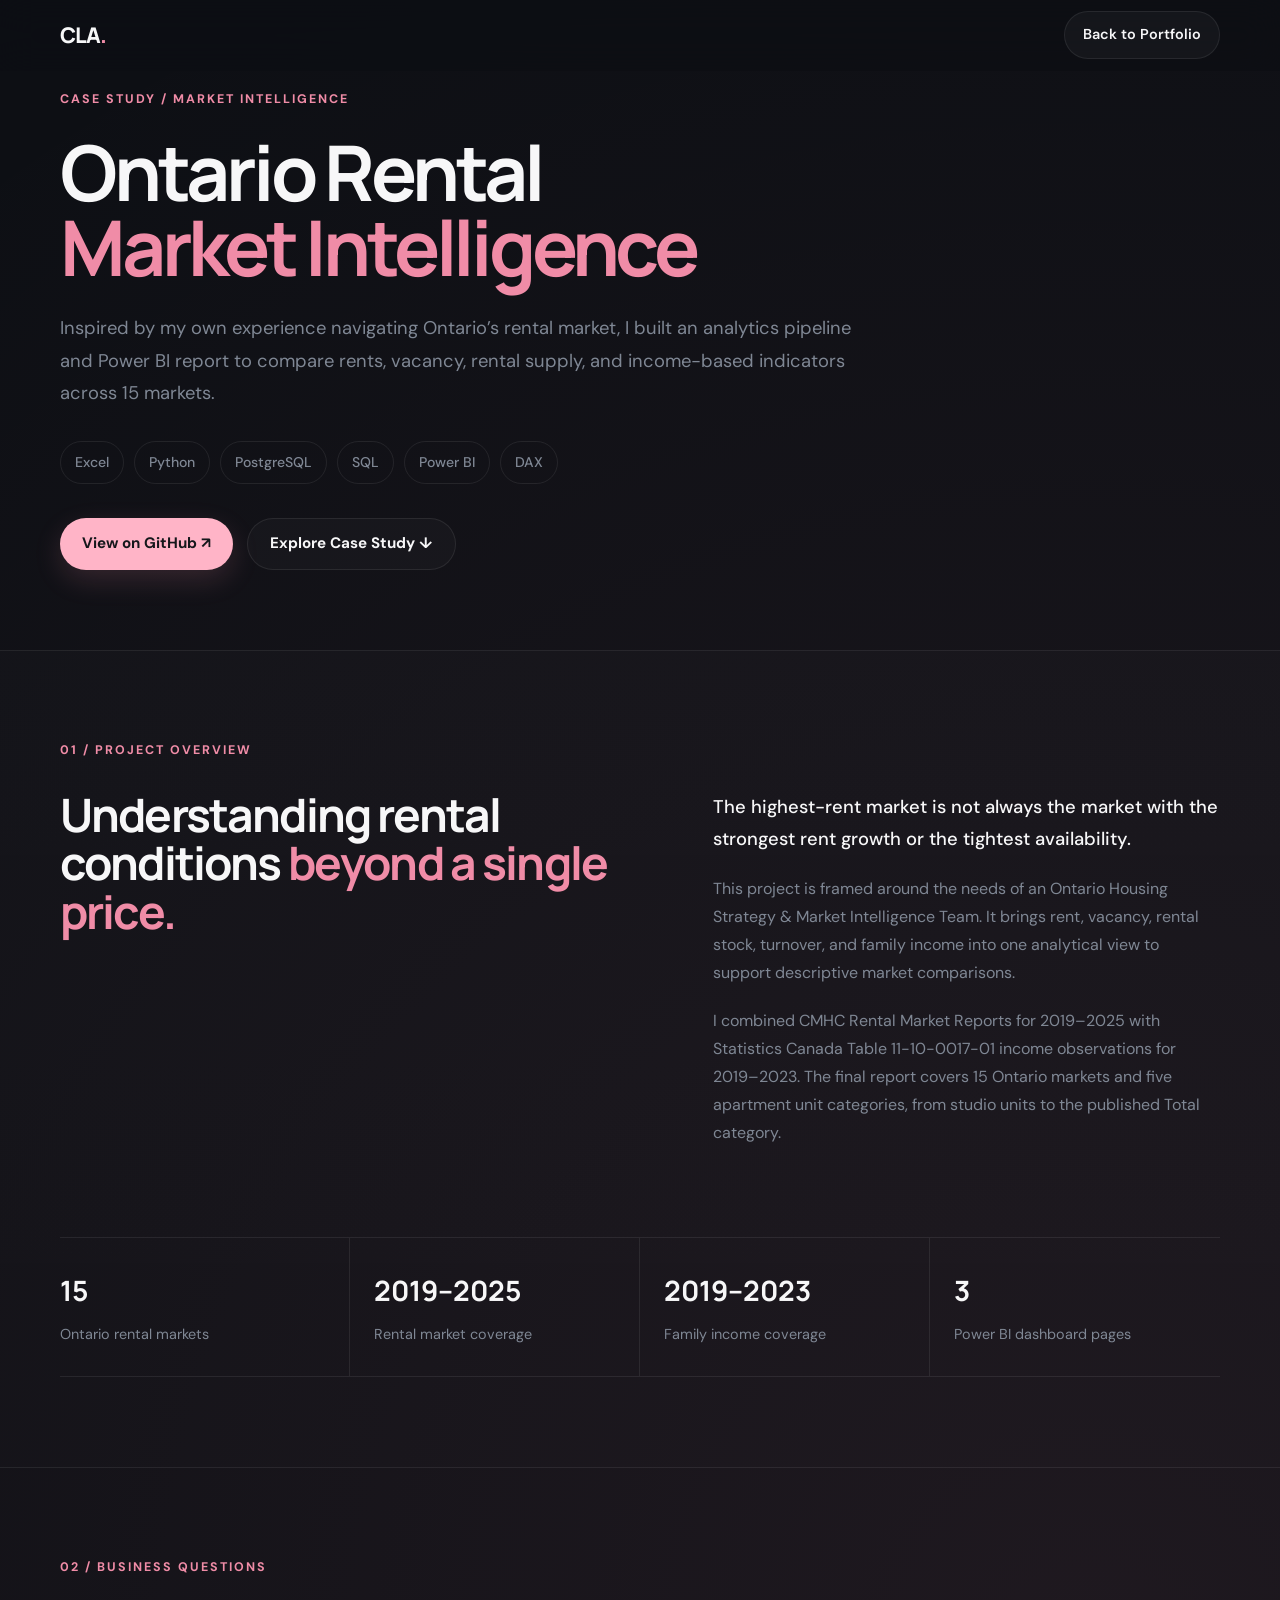
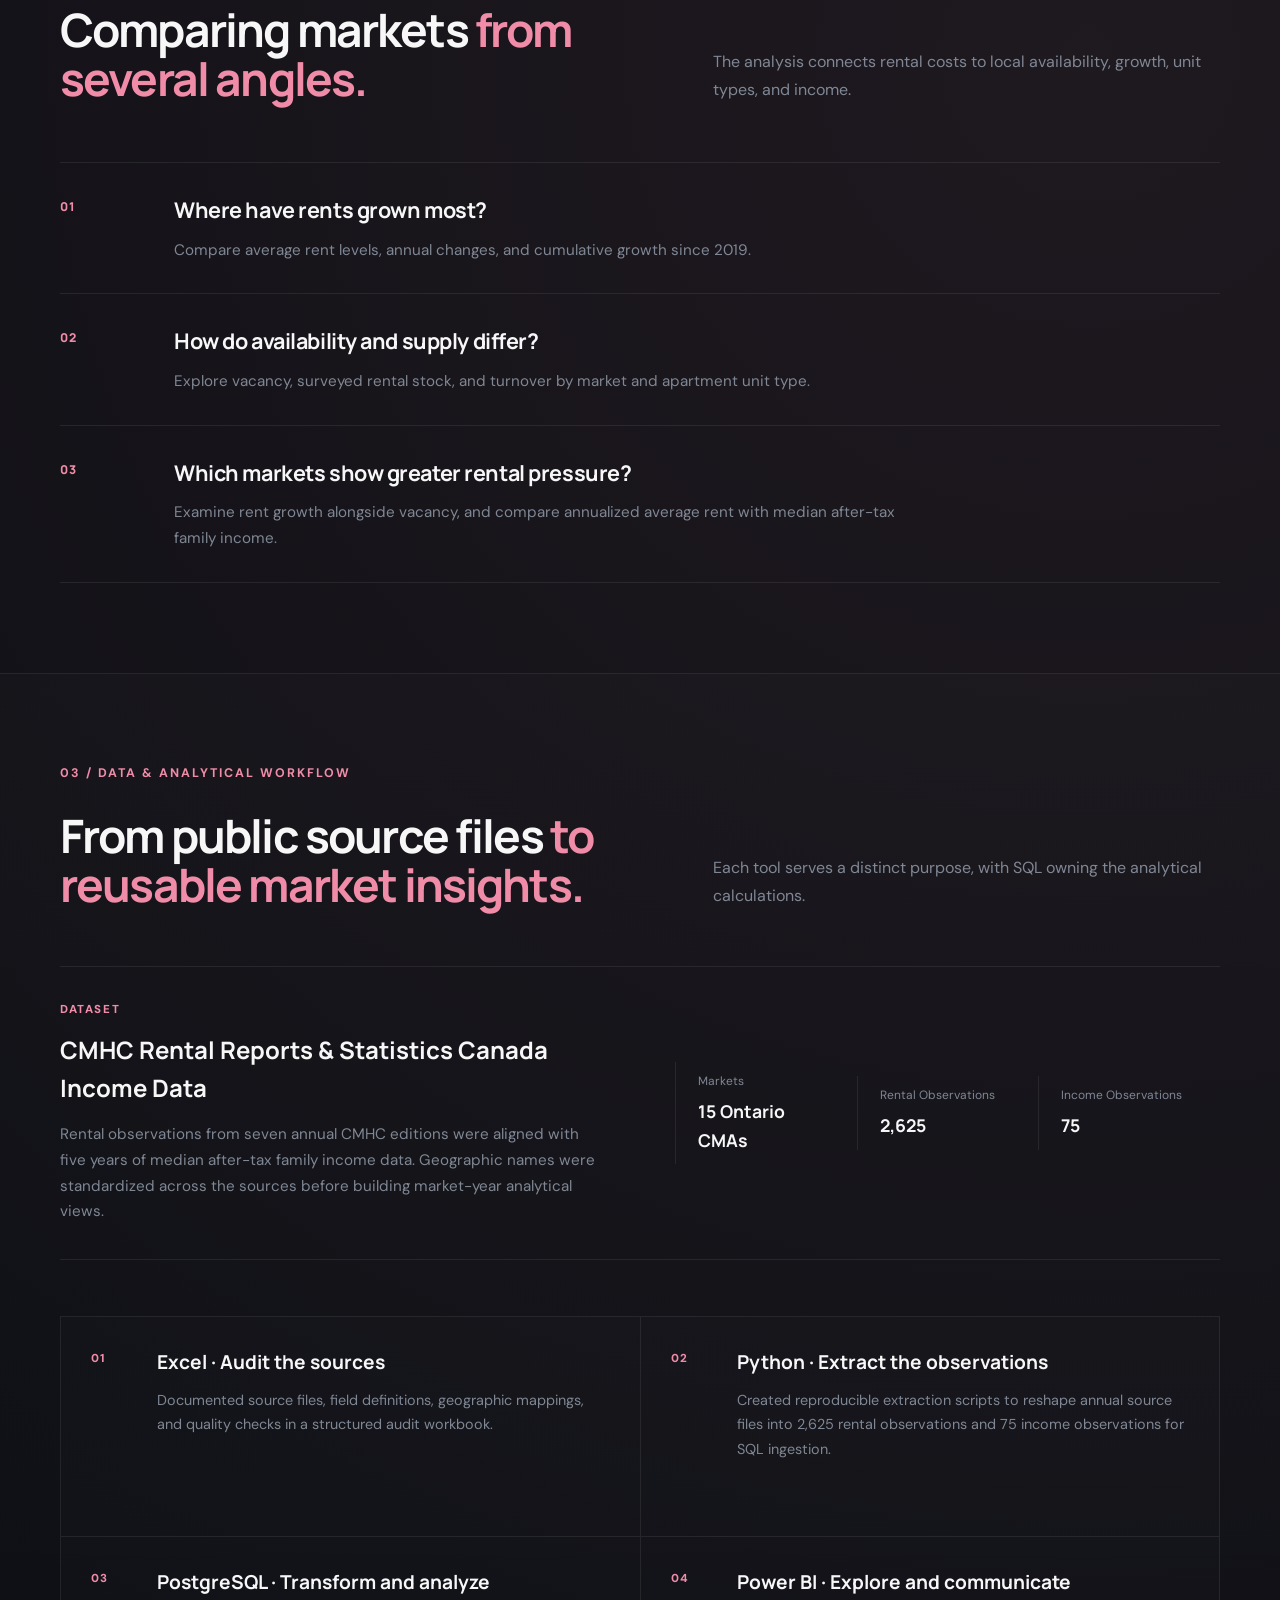
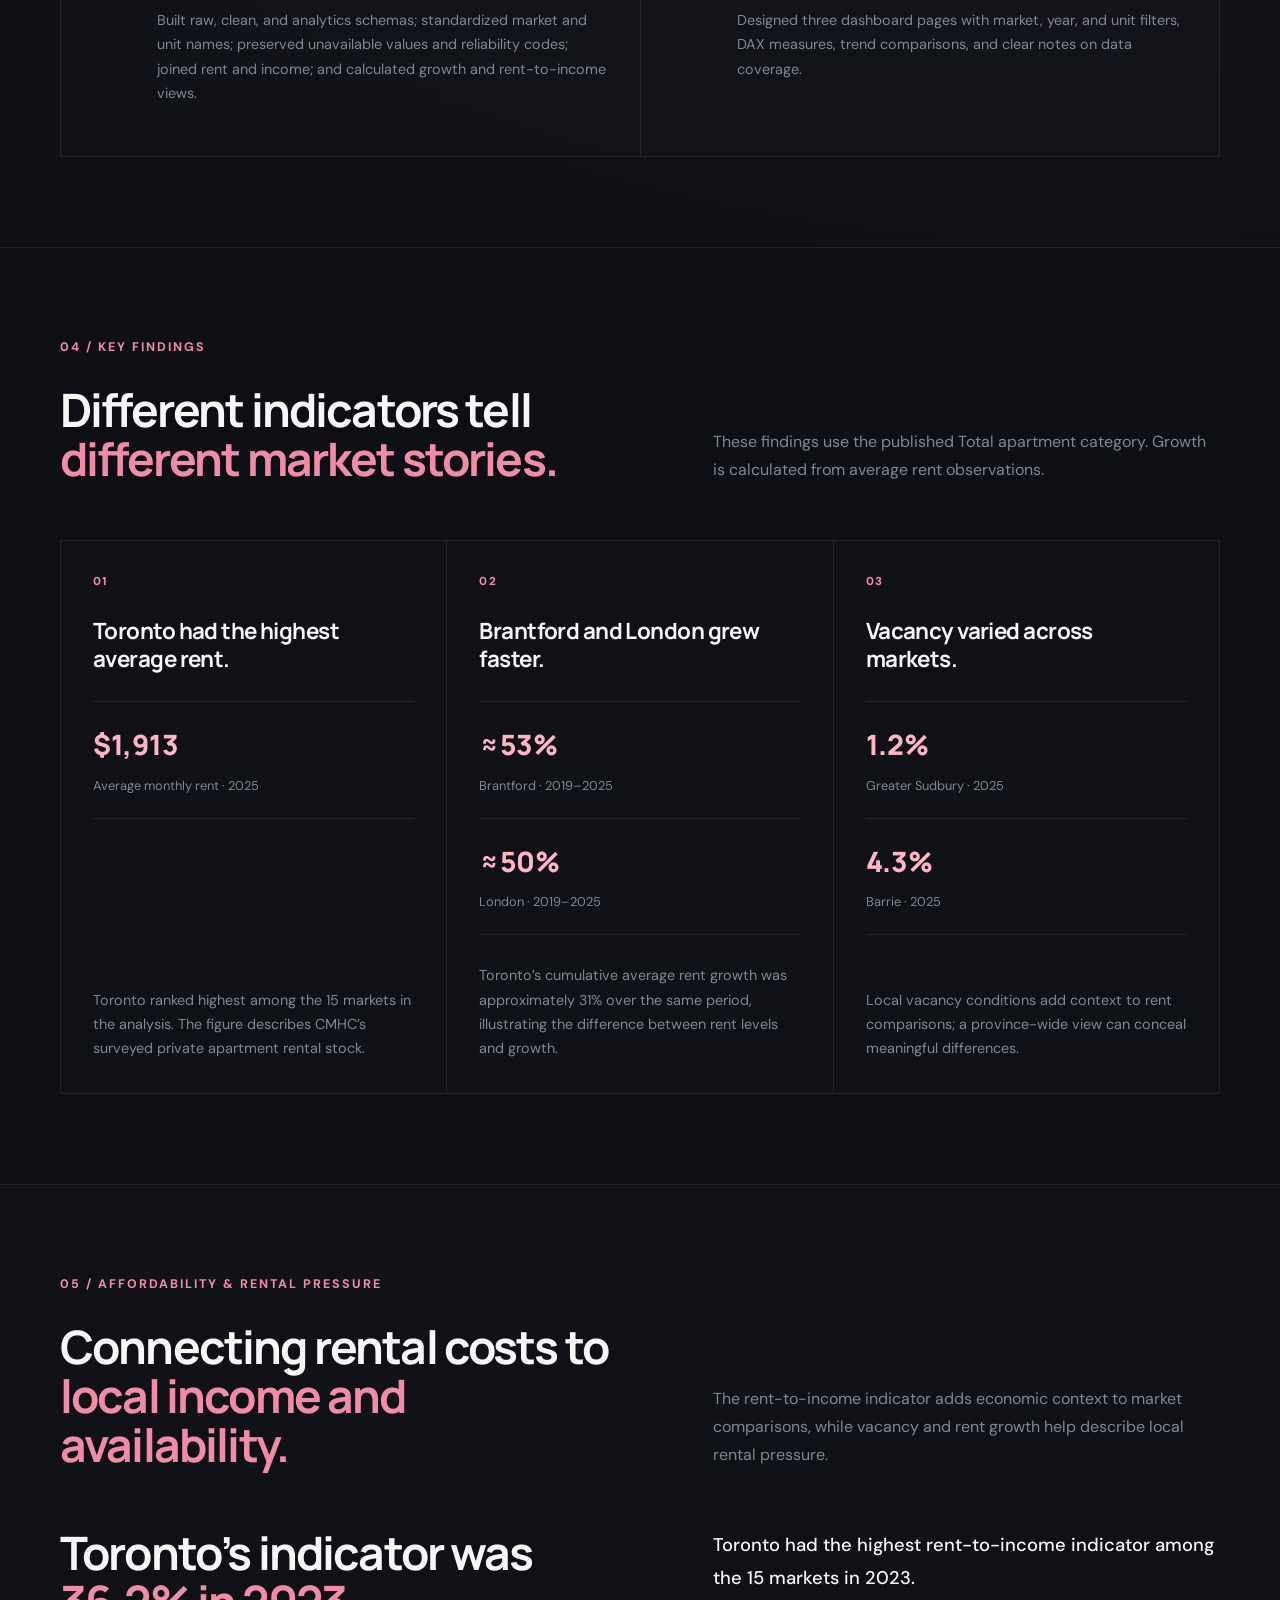
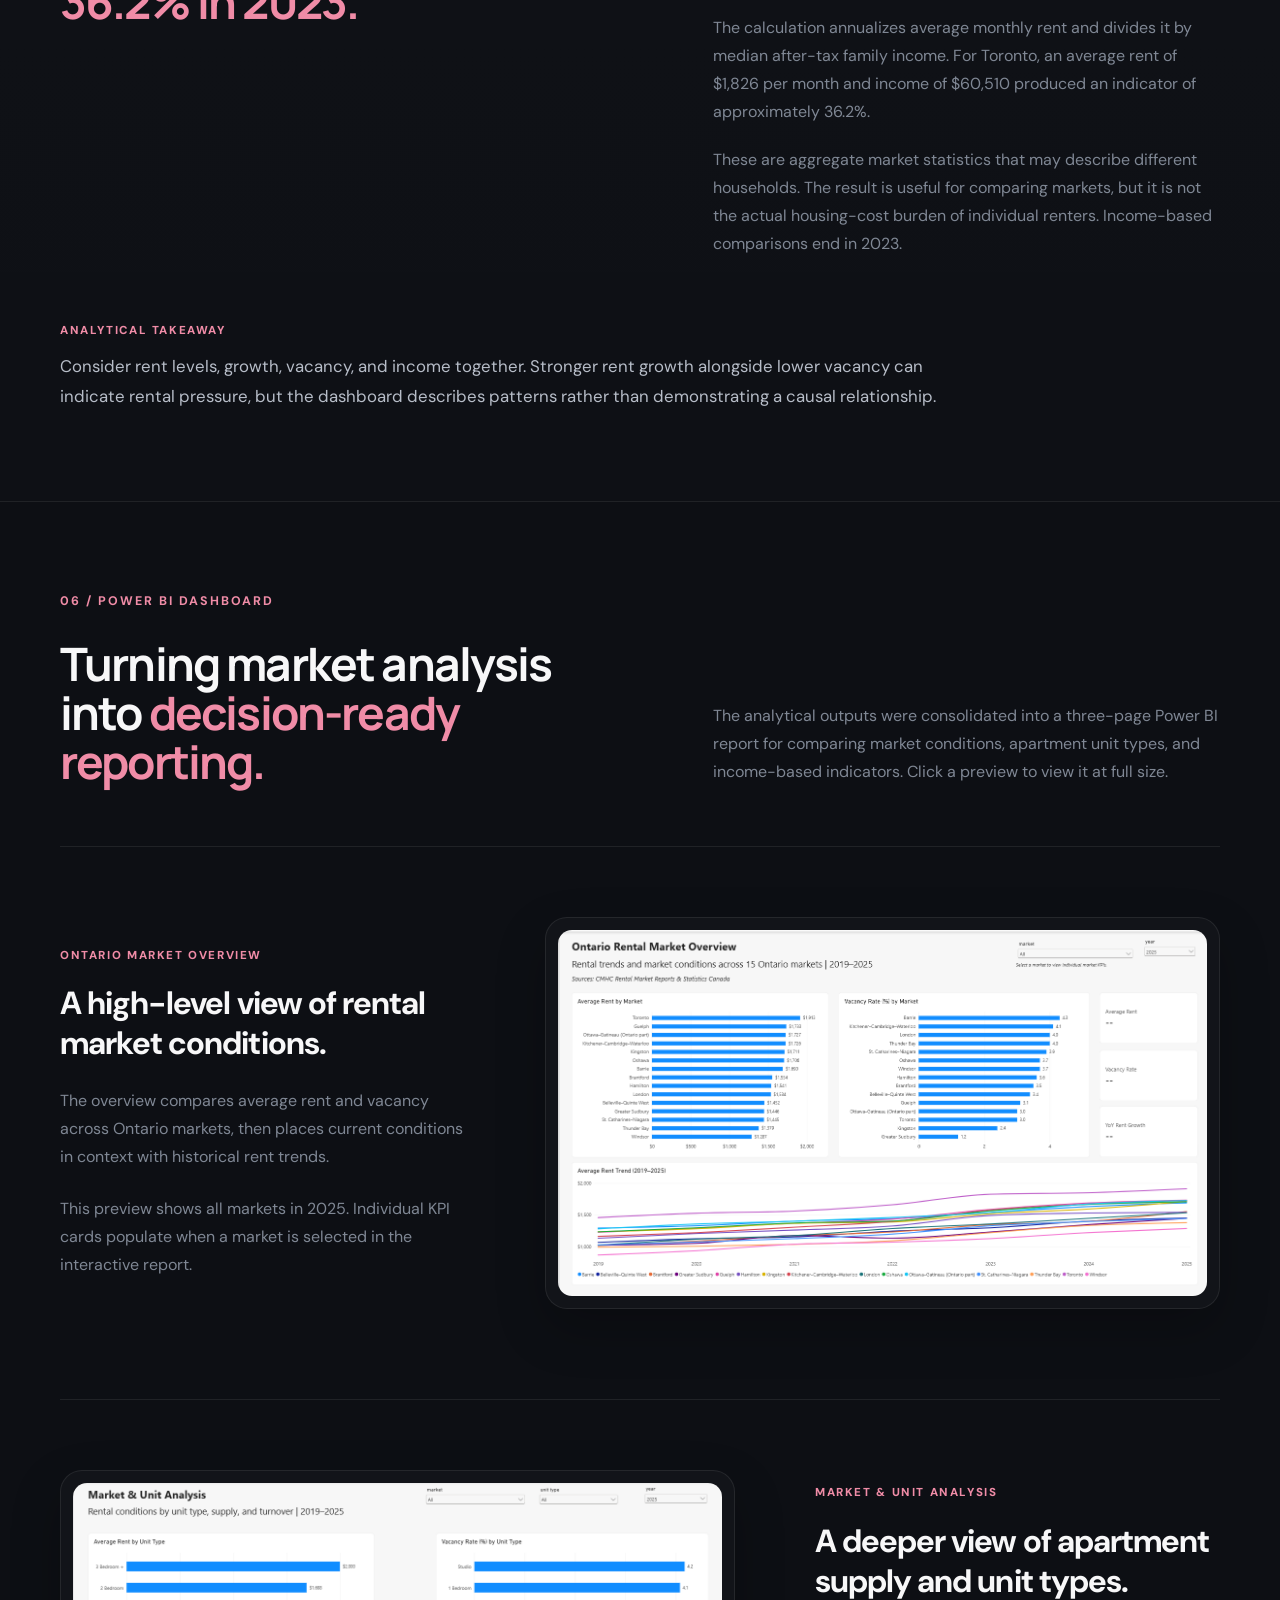
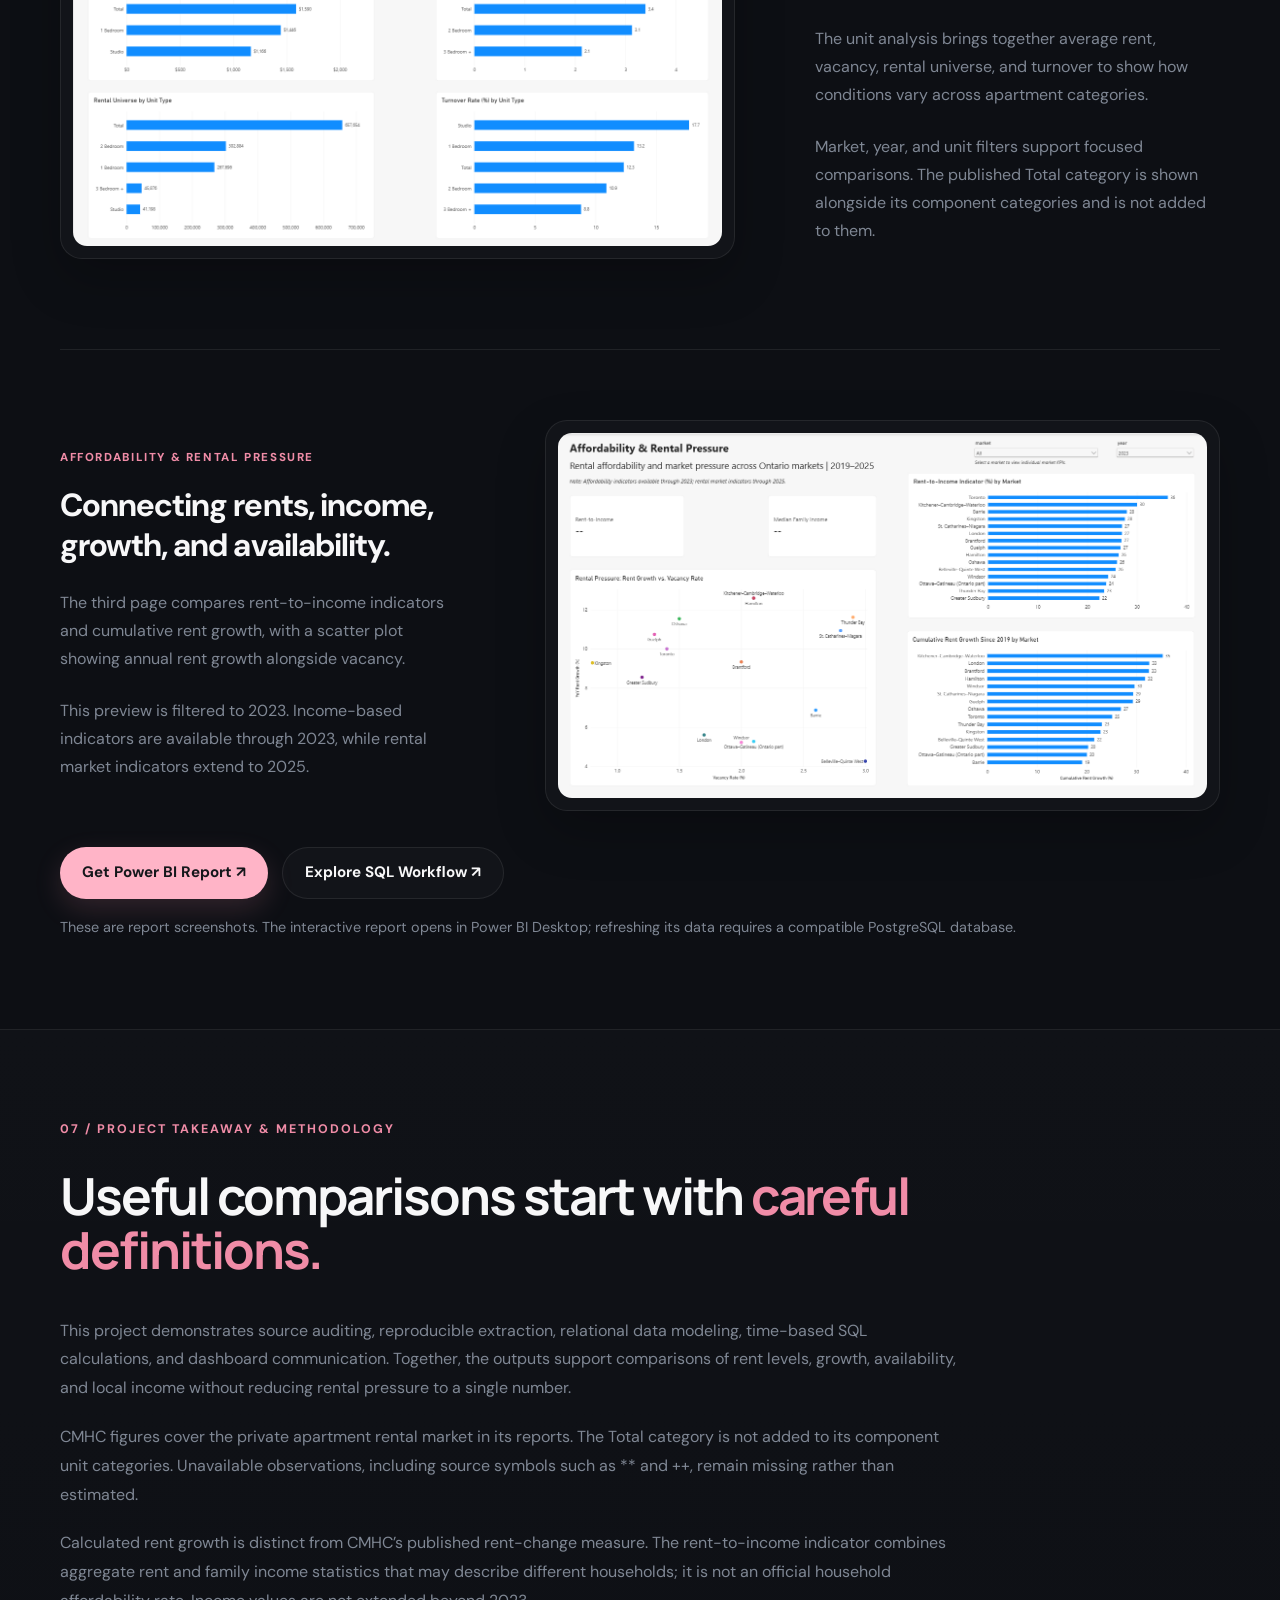
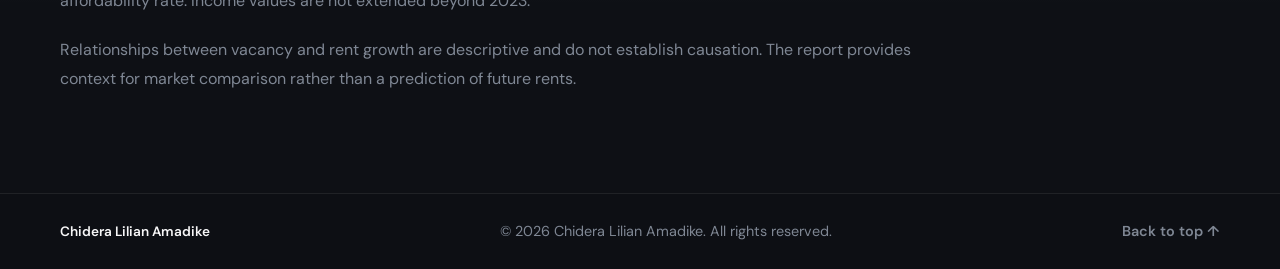
==== commit 9ae97ad5: "Add files via upload" ====
--- a/projects/ontario-rental-market-intelligence.html
+++ b/projects/ontario-rental-market-intelligence.html
@@ -10,7 +10,7 @@
     <link href="https://fonts.googleapis.com/css2?family=DM+Sans:wght@400;500;600;700&family=Manrope:wght@500;600;700;800&display=swap" rel="stylesheet">
     <link rel="stylesheet" href="../css/style.css">
 </head>
-<body class="rental-case-study">
+<body>
     <header class="site-header">
         <div class="container navbar">
             <a href="../index.html" class="logo">CLA<span>.</span></a>
@@ -21,12 +21,12 @@
         <section class="section case-study-hero">
             <div class="container">
                 <p class="section-label">CASE STUDY / MARKET INTELLIGENCE</p>
-                <h1 class="case-study-title">Ontario Rental <span>Market Intelligence</span></h1>
+                <h1 class="case-study-title">Ontario Rental<br><span>Market Intelligence</span></h1>
                 <p class="case-study-intro">Inspired by my own experience navigating Ontario’s rental market, I built an analytics pipeline and Power BI report to compare rents, vacancy, rental supply, and income-based indicators across 15 markets.</p>
                 <div class="case-study-tags"><span>Excel</span><span>Python</span><span>PostgreSQL</span><span>SQL</span><span>Power BI</span><span>DAX</span></div>
                 <div class="case-study-actions">
                     <a href="https://github.com/deralili/Ontario-Rental-Market-Intelligence" target="_blank" rel="noopener noreferrer" class="btn btn-primary">View on GitHub ↗</a>
-                    <a href="#dashboards" class="btn btn-secondary">Explore Dashboards ↓</a>
+                    <a href="#overview" class="btn btn-secondary">Explore Case Study ↓</a>
                 </div>
             </div>
         </section>
@@ -64,6 +64,18 @@
             <div class="container">
                 <p class="section-label">03 / DATA &amp; ANALYTICAL WORKFLOW</p>
                 <div class="case-workflow-heading"><h2>From public source files <span>to reusable market insights.</span></h2><p>Each tool serves a distinct purpose, with SQL owning the analytical calculations.</p></div>
+                <div class="case-dataset">
+                    <div class="case-dataset-copy">
+                        <span class="case-block-label">DATASET</span>
+                        <h3>CMHC Rental Reports &amp; Statistics Canada Income Data</h3>
+                        <p>Rental observations from seven annual CMHC editions were aligned with five years of median after-tax family income data. Geographic names were standardized across the sources before building market-year analytical views.</p>
+                    </div>
+                    <div class="case-dataset-details">
+                        <div><span>Markets</span><strong>15 Ontario CMAs</strong></div>
+                        <div><span>Rental Observations</span><strong>2,625</strong></div>
+                        <div><span>Income Observations</span><strong>75</strong></div>
+                    </div>
+                </div>
                 <div class="workflow-list">
                     <article class="workflow-item"><span class="workflow-number">01</span><div><h3>Excel · Audit the sources</h3><p>Documented source files, field definitions, geographic mappings, and quality checks in a structured audit workbook.</p></div></article>
                     <article class="workflow-item"><span class="workflow-number">02</span><div><h3>Python · Extract the observations</h3><p>Created reproducible extraction scripts to reshape annual source files into 2,625 rental observations and 75 income observations for SQL ingestion.</p></div></article>
@@ -74,45 +86,86 @@
         </section>
         <section class="section case-findings">
             <div class="container">
-                <p class="section-label">04 / SELECTED FINDINGS</p>
+                <p class="section-label">04 / KEY FINDINGS</p>
                 <div class="case-findings-heading"><h2>Different indicators tell <span>different market stories.</span></h2><p>These findings use the published Total apartment category. Growth is calculated from average rent observations.</p></div>
                 <div class="finding-grid">
-                    <article class="finding-card"><span class="finding-number">01 / RENT LEVELS</span><h3>Toronto had the highest average rent.</h3><div class="finding-stats"><div><strong>$1,913</strong><span>Average monthly rent · 2025</span></div></div><p>Toronto ranked highest among the 15 markets in the analysis. The figure describes CMHC’s surveyed private apartment rental stock.</p></article>
-                    <article class="finding-card"><span class="finding-number">02 / RENT GROWTH</span><h3>Brantford and London grew faster.</h3><div class="finding-stats"><div><strong>≈53%</strong><span>Brantford · 2019–2025</span></div><div><strong>≈50%</strong><span>London · 2019–2025</span></div></div><p>Toronto’s cumulative average rent growth was approximately 31% over the same period, illustrating the difference between rent levels and growth.</p></article>
-                    <article class="finding-card"><span class="finding-number">03 / RENTAL AVAILABILITY</span><h3>Vacancy varied across markets.</h3><div class="finding-stats"><div><strong>1.2%</strong><span>Greater Sudbury · 2025</span></div><div><strong>4.3%</strong><span>Barrie · 2025</span></div></div><p>Local vacancy conditions add context to rent comparisons; a province-wide view can conceal meaningful differences.</p></article>
-                    <article class="finding-card"><span class="finding-number">04 / INCOME COMPARISON</span><h3>Toronto’s rent-to-income indicator was highest.</h3><div class="finding-stats"><div><strong>36.2%</strong><span>Market-level indicator · 2023</span></div></div><p>Annualized average rent divided by median after-tax family income. This compares market statistics and does not measure individual renter household affordability.</p></article>
+                    <article class="finding-card"><span class="finding-number">01</span><h3>Toronto had the highest average rent.</h3><div class="finding-stats"><div><strong>$1,913</strong><span>Average monthly rent · 2025</span></div></div><p>Toronto ranked highest among the 15 markets in the analysis. The figure describes CMHC’s surveyed private apartment rental stock.</p></article>
+                    <article class="finding-card"><span class="finding-number">02</span><h3>Brantford and London grew faster.</h3><div class="finding-stats"><div><strong>≈53%</strong><span>Brantford · 2019–2025</span></div><div><strong>≈50%</strong><span>London · 2019–2025</span></div></div><p>Toronto’s cumulative average rent growth was approximately 31% over the same period, illustrating the difference between rent levels and growth.</p></article>
+                    <article class="finding-card"><span class="finding-number">03</span><h3>Vacancy varied across markets.</h3><div class="finding-stats"><div><strong>1.2%</strong><span>Greater Sudbury · 2025</span></div><div><strong>4.3%</strong><span>Barrie · 2025</span></div></div><p>Local vacancy conditions add context to rent comparisons; a province-wide view can conceal meaningful differences.</p></article>
+                </div>
+            </div>
+        </section>
+        <section class="section case-retention">
+            <div class="container">
+                <p class="section-label">05 / AFFORDABILITY &amp; RENTAL PRESSURE</p>
+                <div class="case-retention-heading">
+                    <div><h2>Connecting rental costs to <span>local income and availability.</span></h2></div>
+                    <div><p>The rent-to-income indicator adds economic context to market comparisons, while vacancy and rent growth help describe local rental pressure.</p></div>
+                </div>
+                <div class="case-overview-grid">
+                    <div class="case-overview-heading"><h2>Toronto’s indicator was <span>36.2% in 2023.</span></h2></div>
+                    <div class="case-overview-copy">
+                        <p class="overview-lead">Toronto had the highest rent-to-income indicator among the 15 markets in 2023.</p>
+                        <p>The calculation annualizes average monthly rent and divides it by median after-tax family income. For Toronto, an average rent of $1,826 per month and income of $60,510 produced an indicator of approximately 36.2%.</p>
+                        <p>These are aggregate market statistics that may describe different households. The result is useful for comparing markets, but it is not the actual housing-cost burden of individual renters. Income-based comparisons end in 2023.</p>
+                    </div>
+                </div>
+                <div class="retention-takeaway">
+                    <span class="case-block-label">ANALYTICAL TAKEAWAY</span>
+                    <p>Consider rent levels, growth, vacancy, and income together. Stronger rent growth alongside lower vacancy can indicate rental pressure, but the dashboard describes patterns rather than demonstrating a causal relationship.</p>
                 </div>
             </div>
         </section>
         <section class="section case-dashboard" id="dashboards">
             <div class="container">
-                <p class="section-label">05 / DASHBOARD PREVIEW</p>
-                <div class="dashboard-heading"><h2>Three views of <span>Ontario’s rental market.</span></h2><p>These are report screenshots. Open the Power BI file to use its interactive filters. Click any preview to view it at full size.</p></div>
-                <article class="rental-dashboard">
-                    <h3>01 / Ontario Market Overview</h3>
-                    <p>Compares market rent and vacancy rankings with historical rent trends. This preview shows all markets in 2025; individual KPI cards populate when a market is selected.</p>
-                    <a href="../assets/images/rental-market-overview.webp" class="case-image-frame rental-preview" aria-label="View the full-size Ontario Market Overview dashboard"><img src="../assets/images/rental-market-overview.webp" alt="2025 Ontario market overview with rent and vacancy rankings and rent trends from 2019 to 2025" width="1339" height="754" loading="lazy"></a>
-                </article>
-                <article class="rental-dashboard">
-                    <h3>02 / Market &amp; Unit Analysis</h3>
-                    <p>Explores rent, vacancy, rental universe, and turnover across apartment unit categories, with market and year filters.</p>
-                    <a href="../assets/images/rental-market-unit-analysis.webp" class="case-image-frame rental-preview" aria-label="View the full-size Market and Unit Analysis dashboard"><img src="../assets/images/rental-market-unit-analysis.webp" alt="Power BI dashboard comparing rental conditions across studio, one-bedroom, two-bedroom, three-bedroom-plus, and total apartment categories" width="1338" height="748" loading="lazy"></a>
-                </article>
-                <article class="rental-dashboard">
-                    <h3>03 / Affordability &amp; Rental Pressure</h3>
-                    <p>Combines rent-to-income comparisons, cumulative growth, and a rent-growth-versus-vacancy scatter plot. This preview is filtered to 2023; income-based indicators end in 2023, while rental indicators extend to 2025.</p>
-                    <a href="../assets/images/rental-affordability-pressure.webp" class="case-image-frame rental-preview" aria-label="View the full-size Affordability and Rental Pressure dashboard"><img src="../assets/images/rental-affordability-pressure.webp" alt="2023 dashboard showing market rent-to-income indicators, cumulative rent growth since 2019, and rent growth versus vacancy" width="1336" height="751" loading="lazy"></a>
-                </article>
+                <p class="section-label">06 / POWER BI DASHBOARD</p>
+                <div class="dashboard-heading">
+                    <div><h2>Turning market analysis into <span>decision-ready reporting.</span></h2></div>
+                    <div><p>The analytical outputs were consolidated into a three-page Power BI report for comparing market conditions, apartment unit types, and income-based indicators. Click a preview to view it at full size.</p></div>
+                </div>
+                <div class="dashboard-showcase">
+                    <div class="dashboard-showcase-copy">
+                        <span class="case-block-label">ONTARIO MARKET OVERVIEW</span>
+                        <h3>A high-level view of rental market conditions.</h3>
+                        <p>The overview compares average rent and vacancy across Ontario markets, then places current conditions in context with historical rent trends.</p>
+                        <p>This preview shows all markets in 2025. Individual KPI cards populate when a market is selected in the interactive report.</p>
+                    </div>
+                    <div class="dashboard-showcase-visual">
+                        <a href="../assets/images/rental-market-overview.webp" class="case-image-frame rental-preview" aria-label="View the full-size Ontario Market Overview dashboard"><img src="../assets/images/rental-market-overview.webp" alt="2025 Ontario market overview with rent and vacancy rankings and rent trends from 2019 to 2025" width="1339" height="754" loading="lazy"></a>
+                    </div>
+                </div>
+                <div class="dashboard-showcase dashboard-showcase-reverse">
+                    <div class="dashboard-showcase-visual">
+                        <a href="../assets/images/rental-market-unit-analysis.webp" class="case-image-frame rental-preview" aria-label="View the full-size Market and Unit Analysis dashboard"><img src="../assets/images/rental-market-unit-analysis.webp" alt="Power BI dashboard comparing rental conditions across studio, one-bedroom, two-bedroom, three-bedroom-plus, and total apartment categories" width="1338" height="748" loading="lazy"></a>
+                    </div>
+                    <div class="dashboard-showcase-copy">
+                        <span class="case-block-label">MARKET &amp; UNIT ANALYSIS</span>
+                        <h3>A deeper view of apartment supply and unit types.</h3>
+                        <p>The unit analysis brings together average rent, vacancy, rental universe, and turnover to show how conditions vary across apartment categories.</p>
+                        <p>Market, year, and unit filters support focused comparisons. The published Total category is shown alongside its component categories and is not added to them.</p>
+                    </div>
+                </div>
+                <div class="dashboard-showcase">
+                    <div class="dashboard-showcase-copy">
+                        <span class="case-block-label">AFFORDABILITY &amp; RENTAL PRESSURE</span>
+                        <h3>Connecting rents, income, growth, and availability.</h3>
+                        <p>The third page compares rent-to-income indicators and cumulative rent growth, with a scatter plot showing annual rent growth alongside vacancy.</p>
+                        <p>This preview is filtered to 2023. Income-based indicators are available through 2023, while rental market indicators extend to 2025.</p>
+                    </div>
+                    <div class="dashboard-showcase-visual">
+                        <a href="../assets/images/rental-affordability-pressure.webp" class="case-image-frame rental-preview" aria-label="View the full-size Affordability and Rental Pressure dashboard"><img src="../assets/images/rental-affordability-pressure.webp" alt="2023 dashboard showing market rent-to-income indicators, cumulative rent growth since 2019, and rent growth versus vacancy" width="1336" height="751" loading="lazy"></a>
+                    </div>
+                </div>
                 <div class="case-study-actions rental-resources">
                     <a href="https://github.com/deralili/Ontario-Rental-Market-Intelligence/blob/main/powerbi/Ontario_Rental_Market_Intelligence.pbix" target="_blank" rel="noopener noreferrer" class="btn btn-primary">Get Power BI Report ↗</a>
                     <a href="https://github.com/deralili/Ontario-Rental-Market-Intelligence/tree/main/sql" target="_blank" rel="noopener noreferrer" class="btn btn-secondary">Explore SQL Workflow ↗</a>
                 </div>
-                <p class="rental-resource-note">The report opens in Power BI Desktop. Refreshing its data requires a compatible PostgreSQL database.</p>
+                <p class="rental-resource-note">These are report screenshots. The interactive report opens in Power BI Desktop; refreshing its data requires a compatible PostgreSQL database.</p>
             </div>
         </section>
         <section class="section case-takeaway">
             <div class="container">
-                <p class="section-label">06 / METHODOLOGY &amp; TAKEAWAY</p>
+                <p class="section-label">07 / PROJECT TAKEAWAY &amp; METHODOLOGY</p>
                 <div class="takeaway-heading"><h2>Useful comparisons start with <span>careful definitions.</span></h2></div>
                 <div class="takeaway-copy">
                     <p>This project demonstrates source auditing, reproducible extraction, relational data modeling, time-based SQL calculations, and dashboard communication. Together, the outputs support comparisons of rent levels, growth, availability, and local income without reducing rental pressure to a single number.</p>
